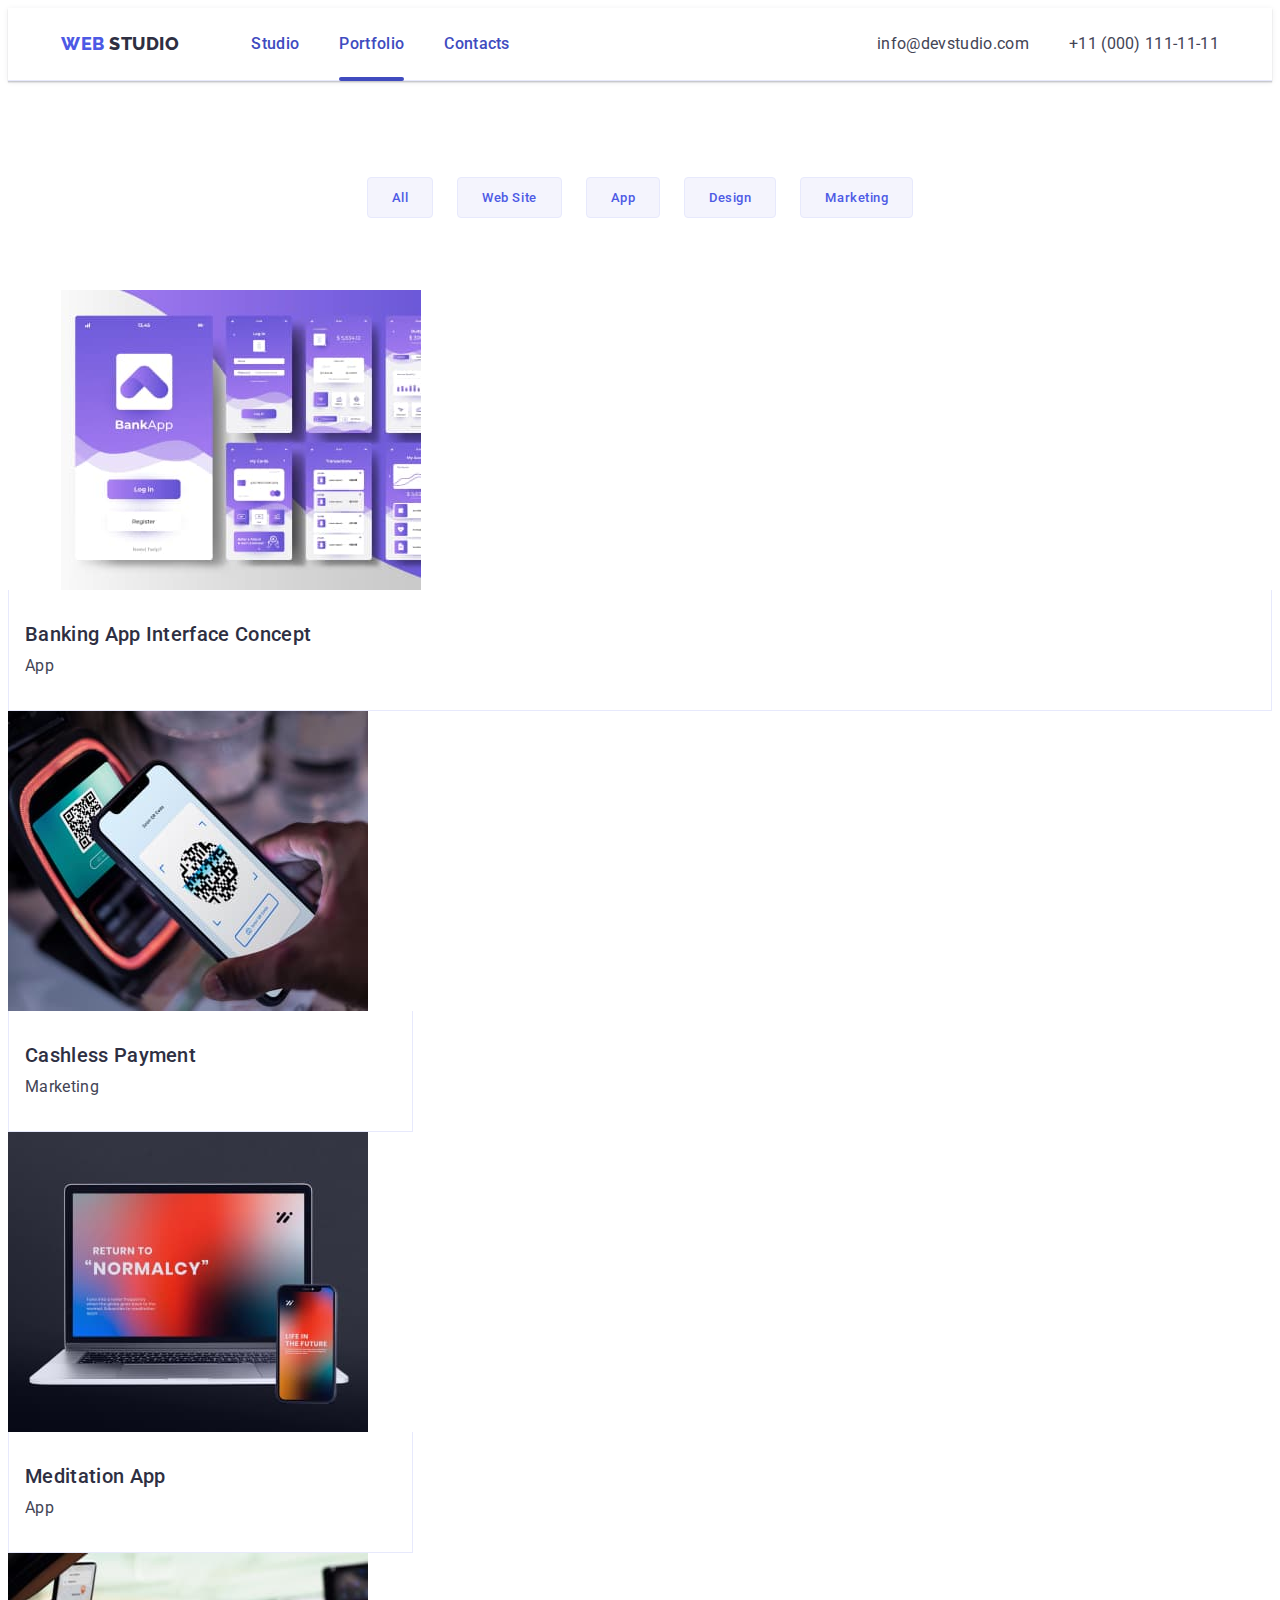
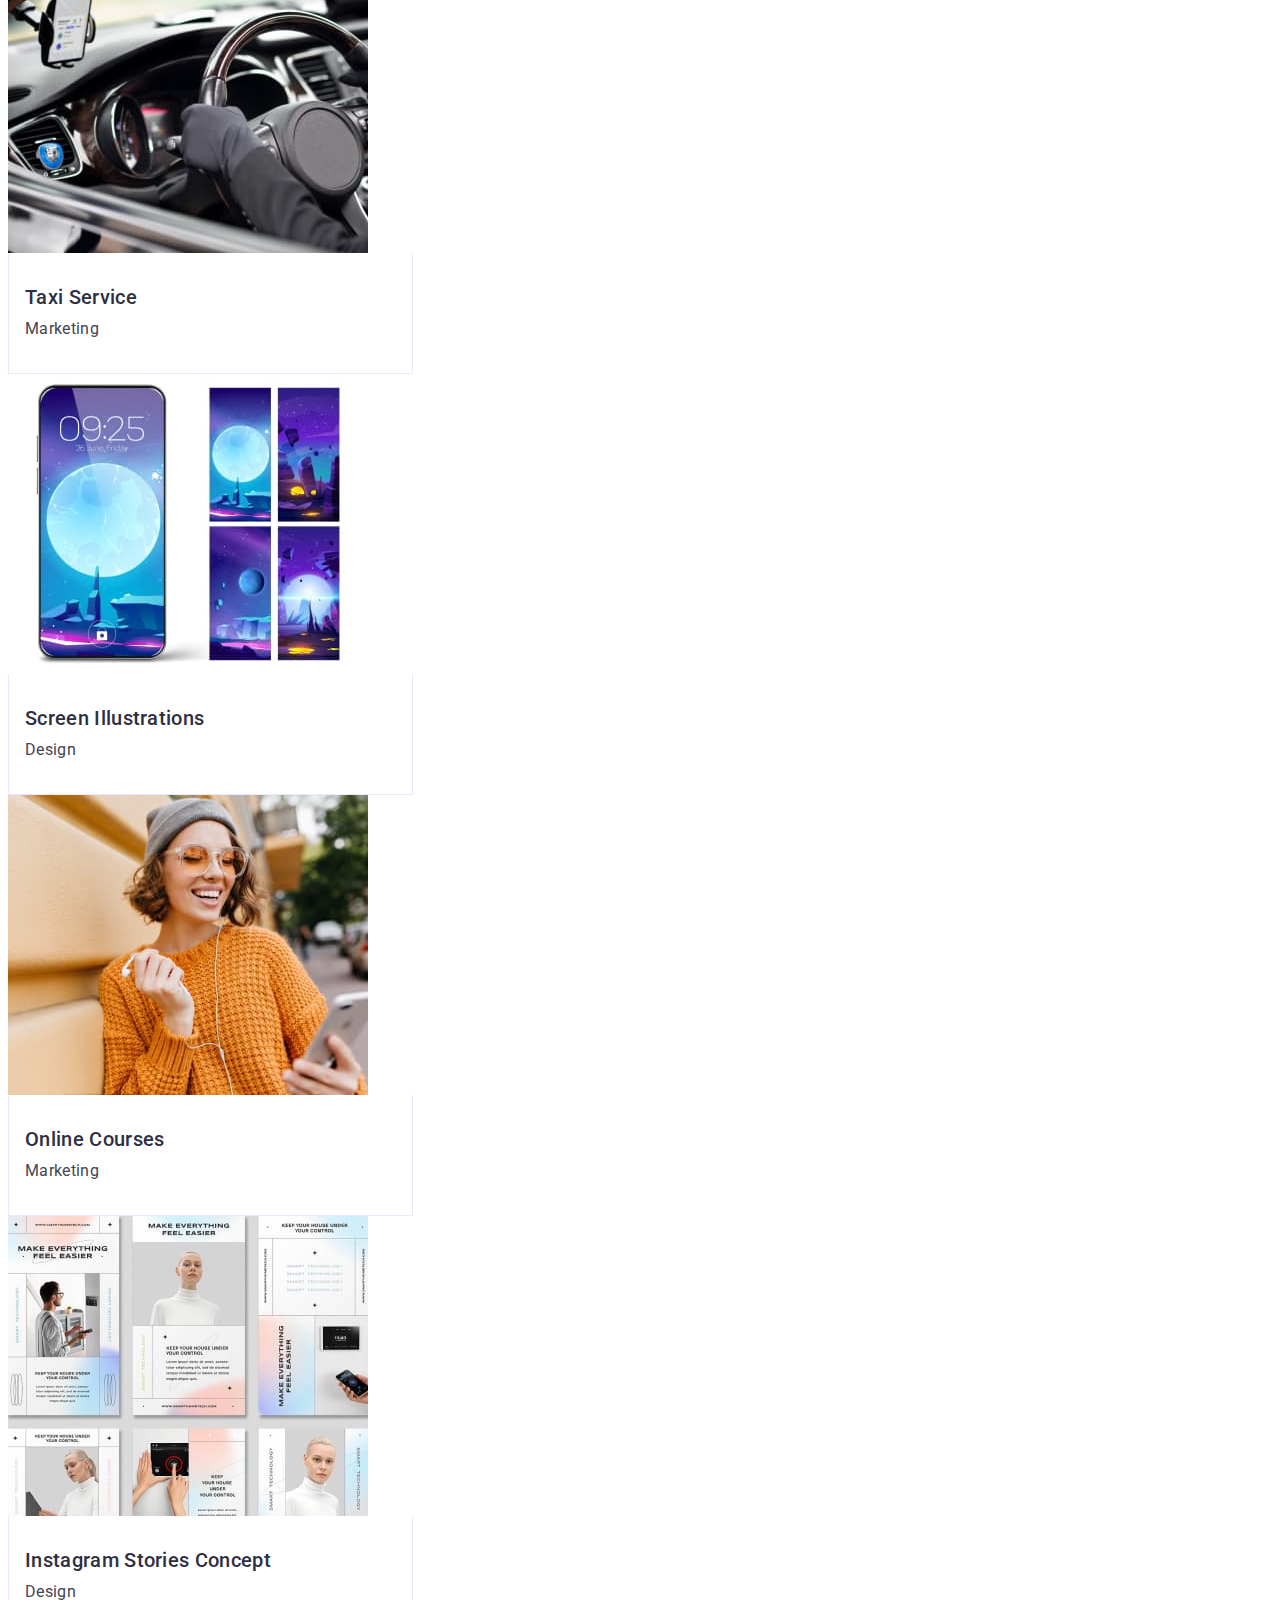
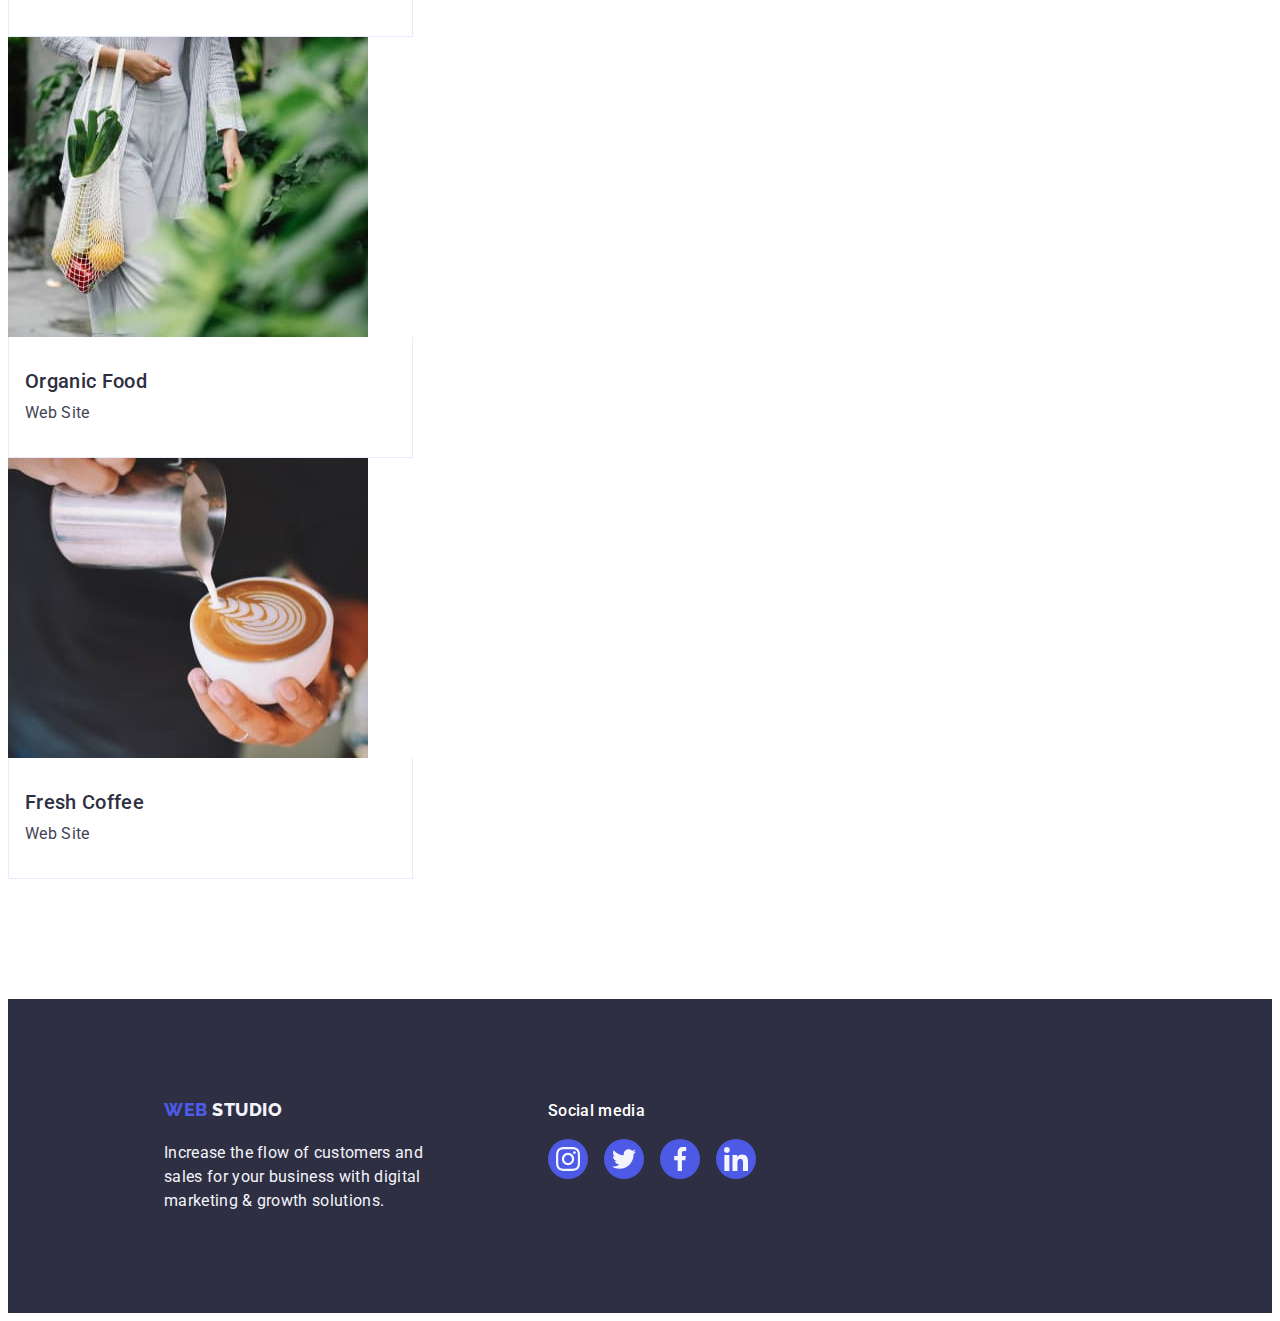
==== portfolio.html @ 50c25464 "changes according to the list of validator errors" ====
<!doctype html>
<html lang="en">

<head>
  <meta charset="UTF-8">
  <meta name="viewport" content="width=device-width, initial-scale=1.0">
  <title>Portfolio</title>
  <!-- Fonts -->
  <link rel="preconnect" href="https://fonts.googleapis.com">
  <link rel="preconnect" href="https://fonts.gstatic.com" crossorigin>
  <link href="https://fonts.googleapis.com/css2?family=Raleway:wght@800&family=Roboto:wght@400;500;700&display=swap"
    rel="stylesheet">
  <!-- Modern normalize -->
  <link rel="stylesheet" href="https://cdnjs.cloudflare.com/ajax/libs/modern-normalize/2.0.0/modern-normalize.min.css"
    integrity="sha512-4xo8blKMVCiXpTaLzQSLSw3KFOVPWhm/TRtuPVc4WG6kUgjH6J03IBuG7JZPkcWMxJ5huwaBpOpnwYElP/m6wg=="
    crossorigin="anonymous" referrerpolicy="no-referrer">
  <!-- Stylesheet -->
  <link rel="stylesheet" href="./css/styles.css">
</head>

<body class="wrapper">
  <!-- #region 
    ========================================
    START Header | SECTION 1 
    ========================================
  -->
  <header class="main-header section">
    <!-- 
    --------------------------------------
      Main navigation 
    --------------------------------------
    -->
    <div class="header-content-box container">
      <nav class="header-navigation">
        <!-- ---------- Logo ---------- -->
        <a class="header-logo logo link" href="./index.html">Web
          <span class="logo-dark">Studio</span>
        </a>
        <!-- ---------- Menu ---------- -->
        <ul class="main-nav-list list">
          <li class="nav-list-item">
            <a class="nav-link link" href="./index.html">Studio </a>
          </li>
          <li class="nav-list-item">
            <a class="nav-link link active" href="./portfolio.html">Portfolio</a>
          </li>
          <li class="nav-list-item">
            <a class="nav-link link" href="">Contacts</a>
          </li>
        </ul>
      </nav>
      <!-- 
    --------------------------------------
      Contacts
    --------------------------------------
    -->
      <address class="contats">
        <ul class="contacts-list list">
          <li>
            <a class="contact-link link" href="mailto:info@devstudio.com">info@devstudio.com
            </a>
          </li>
          <li>
            <a class="contact-link link" href="tel:+110001111111">+11 (000) 111-11-11</a>
          </li>
        </ul>
      </address>
    </div>
  </header>

  <!-- #endregion     
    ========================================
    END Header | SECTION 1 
    ======================================== 
  -->

  <!-- #region 
======================================== 
START Main content     
======================================== 
-->
  <main class="portfolio-main-content">

    <!-- #region
    --------------------------------------
      START Portfolio | SECTION 2
    --------------------------------------
    -->
    <section class="portfolio-section">
      <!-- ---------- Container for styling  ---------- -->
      <div class="portfolio-box container">
        <!-- ---------- Title ---------- -->
        <h1 class="portfolio-title main-title visually-hidden">Portfolio</h1>

        <!-- ========== Filter | navigation  ========== -->

        <ul class="portfolio-filter-list list">
          <!-- Button 1  -->
          <li class="filter-list-item">
            <button class="filter-btn btn" type="button">All</button>
          </li>
          <!-- Button 2  -->
          <li class="filter-list-item">
            <button class="filter-btn btn" type="button">Web Site</button>
          </li>
          <!-- Button 3  -->
          <li class="filter-list-item">
            <button class="filter-btn btn" type="button">App</button>
          </li>
          <!-- Button 4  -->
          <li class="filter-list-item">
            <button class="filter-btn btn" type="button">Design</button>
          </li>
          <!-- Button 5  -->
          <li class="filter-list-item">
            <button class="filter-btn btn" type="button">Marketing</button>
          </li>
        </ul>

        <!-- ========== Card ========== -->
        <ul class="portfolio-card-list list">
          <!-- ---------- Card 1  ---------- -->
          <li class="card-list-item">
           
             <div class="container-card-img">
            <p class="overlay-text text">14 Stylish and User-Friendly App Design Concepts · Task Manager App · Calorie Tracker App · Exotic Fruit Ecommerce App · Cloud Storage App</p>
            <img class="portfolio-card-img image" src="./images/02-portfolio/img-1.jpg"
                alt="Banking App Interface Concept" width="360" height="300">
              </div>
              <a class="portfolio-card-link link" href="#" target="_blank" rel="noopener noreferrer">
              </div>
              <div class="portfolio-text-container">
                <h2 class="portfolio-subtitle subtitle">Banking App Interface Concept</h2>
                <p class="portfolio-text text">App</p>
              </div>
              <!-- <div class="overlay is-hidden">
                <p class="overlay-text text">14 Stylish and User-Friendly App Design Concepts · Task Manager App ·
                  Calorie Tracker App · Exotic Fruit Ecommerce App · Cloud Storage App</p>
              </div> -->
            </a>
          </li>

          <!-- ---------- Card 2  ---------- -->
          <li class="card-list-item">
           
              <div class="container-card-img">
                <p class="overlay-text text">14 Stylish and User-Friendly App Design Concepts · Task Manager App · Calorie Tracker App · Exotic Fruit Ecommerce App · Cloud Storage App</p>
              <img class="portfolio-card-img image" src="./images/02-portfolio/img-2.jpg" alt="Cashless Payment"
                width="360" height="300">
              </div>
              <a class="portfolio-card-link link" href="#" target="_blank" rel="noopener noreferrer">
              <div class="portfolio-text-container">
                <h2 class="portfolio-subtitle subtitle">Cashless Payment</h2>
                <p class="portfolio-text text">Marketing</p>
              </div>
              <!-- <div class="overlay is-hidden">
                <p class="overlay-text text">14 Stylish and User-Friendly App Design Concepts · Task Manager App ·
                  Calorie Tracker App · Exotic Fruit Ecommerce App · Cloud Storage App</p>
              </div> -->
            </a>
          </li>
          <!-- ---------- Card 3  ---------- -->
          <li class="card-list-item">
          
              <div class="container-card-img">
                <p class="overlay-text text">14 Stylish and User-Friendly App Design Concepts · Task Manager App · Calorie Tracker App · Exotic Fruit Ecommerce App · Cloud Storage App</p>
              <img class="portfolio-card-img image" src="./images/02-portfolio/img-3.jpg" alt="Meditation App"
                width="360" height="300">
              </div>
              <a class="portfolio-card-link link" href="#" target="_blank" rel="noopener noreferrer">
              <div class="portfolio-text-container">
                <h2 class="portfolio-subtitle subtitle">Meditation App</h2>
                <p class="portfolio-text text">App</p>
              </div>
              <!-- <div class="overlay is-hidden">
                <p class="overlay-text text">14 Stylish and User-Friendly App Design Concepts · Task Manager App ·
                  Calorie Tracker App · Exotic Fruit Ecommerce App · Cloud Storage App</p>
              </div> -->
            </a>
          </li>
          <!-- ---------- Card 4  ---------- -->
          <li class="card-list-item">
          
              <div class="container-card-img">
                <p class="overlay-text text">14 Stylish and User-Friendly App Design Concepts · Task Manager App · Calorie Tracker App · Exotic Fruit Ecommerce App · Cloud Storage App</p>
              <img class="portfolio-card-img image" src="./images/02-portfolio/img-4.jpg" alt="Taxi Service" width="360"
                height="300">
              </div>
              <a class="portfolio-card-link link" href="#" target="_blank" rel="noopener noreferrer">
              <div class="portfolio-text-container">
                <h2 class="portfolio-subtitle subtitle">Taxi Service</h2>
                <p class="portfolio-text text">Marketing</p>
              </div>
              <!-- <div class="overlay is-hidden">
                <p class="overlay-text text">14 Stylish and User-Friendly App Design Concepts · Task Manager App ·
                  Calorie Tracker App · Exotic Fruit Ecommerce App · Cloud Storage App</p>
              </div> -->
            </a>
          </li>
          <!-- ---------- Card 5  ---------- -->
          <li class="card-list-item">
            
              <div class="container-card-img">
                <p class="overlay-text text">14 Stylish and User-Friendly App Design Concepts · Task Manager App · Calorie Tracker App · Exotic Fruit Ecommerce App · Cloud Storage App</p>
              <img class="portfolio-card-img image" src="./images/02-portfolio/img-5.jpg" alt="Screen Illustrations"
                width="360" height="300">
              </div>
              <a class="portfolio-card-link link" href="#" target="_blank" rel="noopener noreferrer">
              <div class="portfolio-text-container">
                <h2 class="portfolio-subtitle subtitle">Screen Illustrations</h2>
                <p class="portfolio-text text">Design</p>
              </div>
              <!-- <div class="overlay is-hidden">
                <p class="overlay-text text">14 Stylish and User-Friendly App Design Concepts · Task Manager App ·
                  Calorie Tracker App · Exotic Fruit Ecommerce App · Cloud Storage App</p>
              </div> -->
            </a>
          </li>
          <!-- ---------- Card 6  ---------- -->
          <li class="card-list-item">
            
              <div class="container-card-img">
                <p class="overlay-text text">14 Stylish and User-Friendly App Design Concepts · Task Manager App · Calorie Tracker App · Exotic Fruit Ecommerce App · Cloud Storage App</p>
              <img class="portfolio-card-img image" src="./images/02-portfolio/img-6.jpg" alt="Online Courses"
                width="360" height="300">
              </div>
              <a class="portfolio-card-link link" href="#" target="_blank" rel="noopener noreferrer">
              <div class="portfolio-text-container">
                <h2 class="portfolio-subtitle subtitle">Online Courses</h2>
                <p class="portfolio-text text">Marketing</p>
              </div>
              <!-- <div class="overlay is-hidden">
                <p class="overlay-text text">14 Stylish and User-Friendly App Design Concepts · Task Manager App ·
                  Calorie Tracker App · Exotic Fruit Ecommerce App · Cloud Storage App</p>
              </div> -->
            </a>
          </li>
          <!-- ---------- Card 7  ---------- -->
          <li class="card-list-item">
           
              <div class="container-card-img">
                <p class="overlay-text text">14 Stylish and User-Friendly App Design Concepts · Task Manager App · Calorie Tracker App · Exotic Fruit Ecommerce App · Cloud Storage App</p>
              <img class="portfolio-card-img image" src="./images/02-portfolio/img-7.jpg"
                alt="Instagram Stories Concept" width="360" height="300">
              </div>
              <a class="portfolio-card-link link" href="#" target="_blank" rel="noopener noreferrer">
              <div class="portfolio-text-container">
                <h2 class="portfolio-subtitle subtitle">Instagram Stories Concept</h2>
                <p class="portfolio-text text">Design</p>
              </div>
              <!-- <div class="overlay is-hidden">
                <p class="overlay-text text">14 Stylish and User-Friendly App Design Concepts · Task Manager App ·
                  Calorie Tracker App · Exotic Fruit Ecommerce App · Cloud Storage App</p>
              </div> -->
            </a>
          </li>
          <!-- ---------- Card 8  ---------- -->
          <li class="card-list-item">
          
              <div class="container-card-img">
                <p class="overlay-text text">14 Stylish and User-Friendly App Design Concepts · Task Manager App · Calorie Tracker App · Exotic Fruit Ecommerce App · Cloud Storage App</p>
              <img class="portfolio-card-img image" src="./images/02-portfolio/img-8.jpg" alt="Organic Food" width="360"
                height="300">
              </div>
              <a class="portfolio-card-link link" href="#" target="_blank" rel="noopener noreferrer">
              <div class="portfolio-text-container">
                <h2 class="portfolio-subtitle subtitle">Organic Food</h2>
                <p class="portfolio-text text">Web Site</p>
              </div>
              <!-- <div class="overlay is-hidden">
                <p class="overlay-text text">14 Stylish and User-Friendly App Design Concepts · Task Manager App ·
                  Calorie Tracker App · Exotic Fruit Ecommerce App · Cloud Storage App</p>
              </div> -->
            </a>
          </li>
          <!-- ---------- Card 9  ---------- -->
          <li class="card-list-item">
            
              <div class="container-card-img">
                <p class="overlay-text text">14 Stylish and User-Friendly App Design Concepts · Task Manager App · Calorie Tracker App · Exotic Fruit Ecommerce App · Cloud Storage App</p>
              <img class="portfolio-card-img image" src="./images/02-portfolio/img-9.jpg" alt="Fresh Coffee" width="360"
                height="300">
              </div>
              <a class="portfolio-card-link link" href="#" target="_blank" rel="noopener noreferrer"></a>
              <div class="portfolio-text-container">
                <h2 class="portfolio-subtitle subtitle">Fresh Coffee</h2>
                <p class="portfolio-text text">Web Site</p>
              </div>
              <!-- <div class="overlay is-hidden">
               
              </div> -->
            </a>
          </li>

        </ul>
      </div>
    </section>
    <!-- #region
    --------------------------------------
    END Portfolio | SECTION 2 
    --------------------------------------
    -->
  </main>
  <!-- #endregion 
  ======================================== 
  END Main content     
  ========================================
  -->

  <!-- #region 
======================================== 
START Footer | SECTION 7
========================================
-->
<footer class="main-footer section">
  <div class="footer-container">
  <!-- ---------- Container for styling  ---------- -->
  <div class="mf-text-content-box">
    <!-- ---------- Logo ---------- -->
    <a class="main-footer-link link logo" href="./index.html">Web
      <span class="logo-light">Studio</span></a>
    <!-- ---------- Footer text content ---------- -->
    <p class="main-footer-text">
      Increase the flow of customers and sales for your business with digital
      marketing & growth solutions.
    </p>
  </div>
  <!-- ---------- Footer social media box ---------- -->
  <div class="footer-social-media-box">
    <p class="footer-subtitle subtitle">Social media</p>
    <!-- ---------- Social media  ---------- -->
    <ul class="footer-social-media-list list">
      <!-- ---------- instagram ---------- -->
      <li class="social-media-item ">
        <a class="social-media-link link" href="">
          <!-- <div class="social-media-box footer"> -->
            <svg class="icon social-media-icon" width="24" height="24">
              <use href="./images/icons.svg#icon-social-media-instagram"></use>
            </svg>
          <!-- </div> -->
        </a>
      </li>
      <!-- ---------- twitter ---------- -->
      <li class="social-media-item">
        <a class="social-media-link link" href="">
          <!-- <div class="social-media-box footer"> -->
            <svg class="icon social-media-icon" width="24" height="24">
              <use href="./images/icons.svg#icon-social-media-twitter"></use>
            </svg>
          <!-- </div> -->
        </a>
      </li>
      <!-- ---------- facebook ---------- -->
      <li class="social-media-item">
        <a class="social-media-link link" href="">
          <!-- <div class="social-media-box footer"> -->
            <svg class="icon social-media-icon" width="24" height="24">
              <use href="./images/icons.svg#icon-social-media-facebook"></use>
            </svg>
          <!-- </div> -->
        </a>
      </li>
      <!-- ---------- linkedin ---------- -->
      <li class="social-media-item">
        <a class="social-media-link link" href="">
          <!-- <div class="social-media-box footer"> -->
            <svg class="icon social-media-icon" width="24" height="24">
              <use href="./images/icons.svg#icon-social-media-linkedin"></use>
            </svg>
          <!-- </div> -->
        </a>
      </li>
    </ul>
  </div>
</div>
</footer>
<!-- #endregion 
======================================== 
END Footer | SECTION 7
========================================
-->
</body>

</html>
---- css/styles.css ----
/* 
======================================== 
START Style Guide 
======================================== 
*/

:root {
    /* 
    ========================================  
    COLORS
    ========================================  
    */
    --crl-primary-brand: #4D5AE5;
    /* Iris| Primary Brand | CTAs,Focused,Active states,Links */

    --crl-pressed-state: #404BBF;
    /* OCEAN | Pressed state |CTAs */

    --crl-dark: #2E2F42;
    /* Navy blue | Dark | Overlays,Shadows,Headings */

    --crl-success: #31D0AA;
    /* GREEN | Success | Valid fields, Success messages */

    --crl-text: #434455;
    /* SLATE| Text | Body text */

    --crl-subtle-text: #8E8F99;
    /* LIGHT SLATE | Subtle Text | Helper text, Deemphasized text  */

    --crl-accent: #E7E9FC;
    /* Cornflower | Accent | Accent color, Hairlines, Subtle backgrounds */

    --crl-light: #F4F4FD;
    /*CLOUD | Light | Light mode backgrounds, Light mode Dialogs/alerts */

    --crl-modal-overlay: #2E2F42;
    /* NAVY BLUE modal | Modal overlay | Overlay */

    --crl-hero-background: #2E2F42;
    /* GREY | Hero background | Hero image background */

    --crl-white-background: #FFFFFF;
    /* WHITE|  White background | Header,  team card background */

    --crl-modal-background: #FCFCFC;
    /* Dairy| Modal background | Modal background  */

    /* 
    ======================================== 
    TYPOGRAPHY 
    ========================================   
    */
    /* ========== ========== Body | Main text | p ========== ========== */
    --body-font-family: "Roboto", sans-serif;
    --body-font-size: 16px;
    --body-font-weight: 400;
    --body-line-height: 1.5;
    --body-letter-spacing: .02em;

    /* ========== ========== Header 1 | title-hero| h1 ========== ========== */
    --h1-font-size: 56px;
    --h1-line-height: 1.07;
    --h1-letter-spacing: .02em;

    /* ========== ========== Header 2 | title | h2 ========== ========== */
    --h2-font-size: 36px;
    --h2-line-height: 1.11;
    --h2-letter-spacing: .02em;

    /* ========== ========== Header 3 | subtitle | h3 ========== ========== */
    --h3-font-weight: 500;
    --h3-font-size: 20px;
    --h3-line-height: 1.2;
    --h3-letter-spacing: .02em;

    /* ========== ========== Small Text ========== ========== */
    --small-font-size: 12px;
    --small-font-weight: 400;
    --small-line-height: 1.17;
    --small-letter-spacing: .04em;


    /* ========== ========== Body Medium ========== ========== */
    --body-medium-font-size: 16px;
    --body-medium-font-weight: 500;
    --body-medium-line-height: 1.5;
    --body-medium-letter-spacing: .02em;

    /* ========== ========== Button Text ========== ========== */
    --button-font-family: "Roboto", sans-serif;
    --button-font-size: 16px;
    --button-font-weight: 500;
    --button-line-height: 1.5;
    --button-letter-spacing: .04em;

    /* ========== ========== Link Text ========== ========== */
    --link-font-size: 12px;
    --link-font-weight: 400;
    --link-line-height: 1.33;
    --link-letter-spacing: .04em;

    /* ========== ========== Logo ==========  ========== */
    --logo-font-family: "Raleway", sans-serif;
    --logo-font-size: 18px;
    --logo-font-weight: 800;
    --logo-line-height: 1.17;
    --logo-letter-spacing: .03em;
}

/*
======================================== 
End Style Guide 
======================================== 
*/

/* ======================================== Reset values ========================================  */
h1,
h2,
h3,
h4,
h5,
h6,
p {
    margin-block: 0;
}

/* img,
svg {
    display: block;
    width: 100%;
    height: 100%;
    object-fit: cover;
    object-position: center;
} */

/* ======================================== General tag selector values ========================================  */

body {
    font-family: var(--body-font-family, "Roboto", sans-serif);
    font-size: var(--body-font-size, 16px);
    letter-spacing: var(--body-letter-spacing, 0.02em);
    line-height: 1.5;

    color: var(--crl-text, #434455);
    background-color: var(--crl-white-background);
}

address {
    font-style: normal;
}

/* ======================================== General helper classes ========================================  */
.visually-hidden {
    position: absolute;
    width: 1px;
    height: 1px;
    margin: -1px;
    border: 0;
    padding: 0;

    white-space: nowrap;
    clip-path: inset(100%);
    clip: rect(0 0 0 0);
    overflow: hidden;
}

.container {
    width: 1158px;
    margin-inline: auto;
    padding-inline: 15px;
}

.link {
    text-decoration-line: none;
    color: var(--crl-text, #434455);
}

.list {
    margin: 0;
    padding: 0;

    list-style: none;
}

.main-title {
    font-size: var(--h1-font-size, 56px);
    line-height: var(--h1-line-height, 1.07);
    /* letter-spacing: var(--h1-letter-spacing, 0.02em); */
}

.title {
    margin-bottom: 72px;
    text-align: center;

    font-size: var(--h2-font-size, 36px);
    line-height: var(--h2-line-height, 1.11);
    /* letter-spacing: var(--h2-letter-spacing, 0.02em); */

    color: var(--crl-dark, #2E2F42);

    text-transform: capitalize;
}

.subtitle {
    margin-bottom: 8px;

    font-size: var(--h3-font-size, 20px);
    font-weight: var(--h3-font-weight, 500);
    line-height: var(--h3-line-height, 1.2);
    /* letter-spacing: var(--h3-letter-spacing, 0.02em); */
    color: var(--crl-dark, #2E2F42);
}


.image,
svg {
    
    display: block;
    max-width: 100%;
}

.btn {
    font-family: inherit;
    /* font-size: var(--button-font-size, 16px); */
    font-weight: var(--button-font-weight, 500);
    /* line-height: var(--button-line-height, 1.5); */
    letter-spacing: var(--button-letter-spacing, 0.04em);

    border-radius: 4px;
    cursor: pointer;
}

.section {
    max-width: 1440px;
    margin-inline: auto;
}
.icon{fill: currentColor;}


/* 
================================================================================ 
------------------------------ HEADER | SECTION 1 ------------------------------
================================================================================  
*/

/* ================================= Header =================================== */

.main-header {
    display: flex;
    border-bottom: 1px solid #e7e9fc;
    box-shadow: 0px 2px 1px rgba(46, 47, 66, 0.08), 0px 1px 1px rgba(46, 47, 66, 0.16), 0px 1px 6px rgba(46, 47, 66, 0.08);
}

.header-content-box {
    display: flex;
    justify-content: space-between;
}

/* ================================== Logo ==================================== */
.logo {
    font-family: var(--logo-font-family, "Raleway", sans-serif);
    font-size: var(--logo-font-size, 18px);
    font-weight: var(--logo-font-weight, 800);
    line-height: var(--logo-line-height, 1.17);
    letter-spacing: var(--logo-letter-spacing, 0.03em);

    color: var(--crl-primary-brand, #4D5AE5);

    text-transform: uppercase;
}

.header-logo {
    margin-right: 72px;
}

.logo-dark {
    color: var(--crl-dark, #2E2F42);
}

.logo-light {
    color: var(--crl-light, #F4F4FD);
}

/* ========================== Main header navigation ============================= */
.header-navigation {
    display: flex;
    align-items: center;
}

.main-nav-list {

    height: 72px;
    display: flex;
    gap: 40px;
}

.nav-link {
    position: relative;
    display: flex;
    flex-direction: column-reverse;
    gap: 20px;

    padding: 24px 0;
    color: #404bbf;
    /* color: var(--crl-dark, #2E2F42); */
    font-weight: var(--body-medium-font-weight, 500);
    transition: color 250ms cubic-bezier(0.4, 0, 0.2, 1);
}

.nav-link:hover::after,
.nav-link:focus::after,
.nav-link.active::after {
    content: "";
    position: absolute;
    left: 0;
    bottom: -1px;
    height: 4px;
    width: 100%;
    background-color: var(--crl-pressed-state, #404BBF);
    border-radius: 2px;
    transition: color 250ms cubic-bezier(0.4, 0, 0.2, 1);
}





/* 
.nav-link:hover,
.nav-link:focus{ 
padding-bottom: 20px;
border-bottom: 4px solid #404BBF;
border-radius: 2px;
} */
/* .nav-link:hover::before,
.nav-link:focus::before,
.nav-link.active::before {
    width: 100%;
    height: 2px;
    content: "";
    background-color: var(--crl-pressed-state, #404BBF);
    border-radius: 2px;
} */

/* transition: background-color 2500ms cubic-bezier(0.4, 0, 0.2, 1);
    /* Як зробити коректно відображення функції ?*/

/* ========================== Contacts header ================================= */
.contacts-list {
    display: flex;
    gap: 40px;
}

.contact-link {
    transition: color 250ms cubic-bezier(0.4, 0, 0.2, 1);
    display: block;
    padding: 24px 0;
}

.contact-link:hover,
.contact-link:focus {

    color: var(--crl-pressed-state, #404BBF);
    transition: color 250ms cubic-bezier(0.4, 0, 0.2, 1); 
}


/*
================================================================================ 
------------------------------- MAIN CONTENT STYLES ----------------------------
================================================================================ 
*/

/* 
================================================================================ 
                                 Hero | SECTION 2
================================================================================  
*/

.section-hero {
    height: 600px;
    padding: 188px 0;

    display: flex;
    justify-content: center;
    align-items: center;

    background-color: var(--crl-dark, #2E2F42);
    background-image: linear-gradient(to bottom, rgba(46, 47, 66, 0.70), rgba(46, 47, 66, 0.70)),
        url(../images/01-studio/02-hero/bg-hero-people-office.jpg);
    background-position: center center;
    background-repeat: no-repeat;
    background-size: cover;

}


.hero-box {
    position: absolute;
    display: flex;
    flex-direction: column;
    justify-content: center;
    align-items: center;
    row-gap: 48px;
}

.hero-title {
    max-width: 496px;
    color: var(--crl-white-background, #FFFFFF);
    text-align: center;
}

.hero-btn {
    min-width: 169px;
    padding: 16px 32px;
    color: var(--crl-white-background, #FFFFFF);
    background-color: var(--crl-primary-brand, #4D5AE5);
    border: none;
    box-shadow: 0px 4px 4px 0px rgba(0, 0, 0, 0.15);
    transition: background-color 250ms cubic-bezier(0.4, 0, 0.2, 1);
}

.hero-btn:hover,
.hero-btn:focus {
    background-color: var(--crl-pressed-state, #404BBF);
}

/* 
================================================================================ 
                                Benefit | SECTION 3 
================================================================================  
*/

.section-benefit {
    padding: 120px 0;
}

.benefit-list {
    display: flex;
    justify-content: space-between;
    gap: 24px;
}

.benefit-list-item {
    flex-basis: calc((100% - 3 * 24px) / 4);
}

.benefit-box-svg {
    display: flex;
    justify-content: center;
    align-items: center;
    padding: 24px 100px;
    margin-bottom: 8px;
    background-color: #F4F4FD;
    border-radius: 4px;

}

/* 
================================================================================ 
                        What are we doing| Skills | SECTION 4 
================================================================================  
*/

.section-skills {
    padding-bottom: 120px;
}

.skills-list {
    display: flex;
    justify-content: space-between;
    gap: 24px;
}

.skills-list-item {
    flex-basis: calc((100% - 3 * 16px) / 3);
}

/* 
================================================================================ 
                             Our Team| Team | SECTION 5  
================================================================================  
*/

.section-team {
    padding: 120px 0;
    background: var(--crl-light, #F4F4FD);
}

.team-list {
    display: flex;
    justify-content: space-between;
    gap: 24px;
}

.team-list-item {
    flex-basis: calc((100% - 3 * 24px) / 4);

    background-color: var(--crl-white-background, #FFFFFF);
    border-radius: 0px 0px 4px 4px;
    box-shadow: 0px 2px 1px 0px rgba(46, 47, 66, 0.08), 0px 1px 1px 0px rgba(46, 47, 66, 0.16), 0px 1px 6px 0px rgba(46, 47, 66, 0.08);
}

.text-content-box {

    padding: 32px 0;
    text-align: center;
}

/* 
================================================================================ 
                                Customers | SECTION 6 
================================================================================  
*/

.section-customers {
    padding: 120px 0;
}

.customers-list {
    display: flex;
    justify-content: center;
    gap: 24px;
    
}

.customers-list-item {
    /* flex-basis: calc((100% - 5 * 24px) / 6); */
    width: calc((100% - 120px) / 6);
    height:88px; 
    transition: border-color 250ms cubic-bezier(0.4, 0, 0.2, 1), color 250ms cubic-bezier(0.4, 0, 0.2, 1); 
}

.customers-box-svg {
    display: flex;
    justify-content: center;
    align-items: center;
    border-radius: 4px;
    border: 1px solid #8E8F99;
    border-radius: 4px;
}
/* 
.customers-icon {
    fill: #8E8F99;
}

.customers-icon:hover,
.customers-icon:focus {
    fill: #404BBF;
    transition: fill 250ms cubic-bezier(0.4, 0, 0.2, 1)
}

.customers-box-svg:hover,
.customers-box-svg:focus {
    border-color: #404BBF;
    transition: border-color 250ms cubic-bezier(0.4, 0, 0.2, 1)
} */

.customers-link{
    width: 100%;
    height: 100%;
    border: 1px solid #8e8f99;
    border-radius:4px;
    display: flex; 
    align-items: center; 
    justify-content: center; 
    color: #8e8f99;

}
.customers-link:hover,
.customers-link:focus{
    border-color: #404bbf; 
    color: #404bbf; 
}

/* 
================================================================================ 
                             Footer | SECTION 7  
================================================================================  
*/
.footer-container{
    display: flex;
    align-items: baseline;
    margin-right: 120px

}
.main-footer {
    display: flex;

    background: var(--crl-dark, #2E2F42);
    padding: 100px 0;
}

.mf-text-content-box {

    margin-left: 156px;
    margin-right: 120px;
}

.footer-social-media-box {
    display: flex;
    flex-direction: column;
    color: var(--crl-white-background);
    font-size: var(--body-medium-font-size, 16px);
    font-weight: var(--body-medium-font-weight, 500);
}

.footer-subtitle {
    color: var(--crl-light, #F4F4FD);
    font-weight: 500;
    font-size: 16px;
    line-height: 1.5;
    letter-spacing: 0.02em;
    color:#ffffff;
    margin-bottom: 16px;
}

.footer-social-media-list {
    
    display: flex;
    gap: 16px;
    /* margin-top: 8px; */
    transition:background-color 250ms cubic-bezier(0.4, 0, 0.2, 1); 
}

.main-footer-text {
    margin-top: 18px;
    max-width: 264px;
    color: var(--crl-light, #F4F4FD);
}

.social-media-link:hover.footer,
.social-media-link:focus.footer {
    background-color: var(--crl-success, #31D0AA);
    transition: background-color 250ms cubic-bezier(0.4, 0, 0.2, 1), color 250ms cubic-bezier(0.4, 0, 0.2, 1);

}



/* 
================================================================================ 
                             Social media |   
================================================================================  
*/
.social-media-list {
    display: flex;
    justify-content: center;
    gap: 24px;
    margin-top: 8px;
    margin-left: 16px;
    margin-right: 16px;
    transition:background-color 250ms cubic-bezier(0.4, 0, 0.2, 1);
}
.social-media-item{
    width: 40px;
    height: 40px;
    transition: background-color 250ms cubic-bezier(0.4, 0, 0.2, 1); 
}


.social-media-box {
    display: flex;
    align-items: center;
    justify-content: center;
    width: 40px;
    height: 40px;
    background-color: var(--crl-primary-brand, #4D5AE5);
    border-radius: 50%;
}

.social-media-box:hover,
.social-media-box:focus {
    background-color: var(--crl-pressed-state, #404BBF);
    transition: background-color 250ms cubic-bezier(0.4, 0, 0.2, 1);
}

.social-media-icon {
    fill: #F4F4FD;
}
.social-media-link {
    width: 100%;
    height: 100%;
    background-color:#4d5ae5;
    border-radius:50%;
    display: flex; 
    align-items: center;
    justify-content: center;
  
}
.social-media-link:hover,
.social-media-link:focus {
    background-color: #404bbf;
}

/*
================================================================================ 
------------------------------------- PORTFOLIO --------------------------------
================================================================================ 
*/
/* ============================ Portfolio | SECTION 2 ========================== */

.portfolio-section {
    padding: 96px 0 120px 0;
    justify-content: space-between;
}

/* ================= Filter | Portfolio secondary navigation =================== */
.portfolio-filter-list {
    
    display: flex;
    justify-content: center;
    gap: 24px;
    margin-bottom: 72px;

}

.filter-btn {
    padding: 12px 24px;

    border: 1px solid var(--crl-accent, #e7e9fc);
    color: var(--crl-primary-brand, #4D5AE5);
    background-color: var(--crl-light, #F4F4FD);
    transition: color 250ms cubic-bezier(0.4, 0, 0.2, 1), background-color 250ms cubic-bezier(0.4, 0, 0.2, 1), border-color 250ms cubic-bezier(0.4, 0, 0.2, 1), box-shadow 250ms cubic-bezier(0.4, 0, 0.2, 1); 
}

.filter-btn:hover,
.filter-btn:focus {
    border: 1px solid transparent;
    color: var(--crl-white-background, #FFFFFF);
    background-color: var(--crl-pressed-state, #404BBF);
    transition: background-color 250ms cubic-bezier(0.4, 0, 0.2, 1), color 250ms cubic-bezier(0.4, 0, 0.2, 1);

    box-shadow: 0px 3px 1px rgba(0, 0, 0, 0.1), 0px 2px 1px rgba(0, 0, 0, 0.08), 0px 2px 2px rgba(0, 0, 0, 0.12); 
}

/* ========================= Cards | Portfolio cards ============================= */
.portfolio-text-container {
    padding: 32px 16px;
    border: 1px solid var(--crl-accent, #e7e9fc);
    border-top: none;
}

.portfolio-card-list {
    display: flex;

    flex-wrap: wrap;
    gap: 48px 24px;
    justify-content: space-between;
}

.card-list-item {

    width: calc((100% - 48px) / 3);
    background: var(--crl-white-background, #FFFFFF);
}

/* .card-list-item:hover,
.card-list-item:focus {

    box-shadow: 0px 2px 1px 0px rgba(46, 47, 66, 0.08), 0px 1px 1px 0px rgba(46, 47, 66, 0.16), 0px 1px 6px 0px rgba(46, 47, 66, 0.08);
    transition: box-shadow 250ms cubic-bezier(0.4, 0, 0.2, 1);
} */

.portfolio-card-link {
    display: block; 
    position: relative;
    transition: box-shadow 250ms cubic-bezier(0.4, 0, 0.2, 1); 

}

.portfolio-card-link:hover,
.portfolio-card-link:focus 
{
    transform: translateY(0%);
    box-shadow:0px 1px 6px rgba(46, 47, 66, 0.08), 0px 1px 1px rgba(46, 47, 66, 0.16), 0px 2px 1px rgba(46, 47, 66, 0.08); 

}

.container-card-img{
    position: relative; 
    overflow: hidden; 
}


/* ========================= Overlay in Cards | Portfolio cards ============================= */
.overlay {
    position: absolute;

    top: 0;
    left: 0;
    display: flex;
    justify-content: center;

    width: 100%;

    height: calc(100% - 28.57%);
    background: var(--crl-primary-brand, #4D5AE5);

}

.card-list-item:hover .overlay,
.card-list-item:focus .overlay {
    opacity: 1;
    visibility: visible;
    pointer-events: painted;
    transition: opacity 250ms cubic-bezier(0.4, 0, 0.2, 1);
}

.overlay-text {
    position: absolute;
    top: 0; 
    font-size: 16px;
    line-height: 1.5; 
    letter-spacing: 0.02em;
    color:#f4f4fd;
    padding: 40px 32px;
    background-color: #4d5ae5;
    height: 100%;
    width: 100%;
    transform: translateY(100%); 
    transition: transform 250ms cubic-bezier(0.4, 0, 0.2, 1); 
    /* width: 296px;
    padding-top: 40px;
    color: var(--crl-light, #F4F4FD); */
}


/*
================================================================================ 
                            BACKDROP WITH MODAL WINDOW  
================================================================================ 
*/
/* ================ BACKDROP ================ */
.backdrop {
    position: fixed;
    top: 0;
    left: 0;
    z-index: 9999;
    width: 100%;
    height: 100%;
    background-color: rgba(46, 47, 66, 0.4);

    transition: opacity 250ms cubic-bezier(0.4, 0, 0.2, 1), visibility 250ms cubic-bezier(0.4, 0, 0.2, 1);
}

.is-hidden {
    opacity: 0;
    visibility: hidden;
    pointer-events: none;
}

/* ================ MODAL WINDOW ================ */
.modal {
    position: absolute;
    top: 50%;
    left: 50%;
    transform: translate(-50%, -50%) scale(1);
    z-index: 999;
    transition: transform 250ms cubic-bezier(0.4, 0, 0.2, 1); 

    width: 408px;
    min-height: 584px;

    border-radius: 4px;
    background: var(--dairy, #FCFCFC);
    box-shadow: 0px 2px 1px 0px rgba(0, 0, 0, 0.20), 0px 1px 3px 0px rgba(0, 0, 0, 0.12), 0px 1px 1px 0px rgba(0, 0, 0, 0.14);

}

.close-btn {
    padding: 0;
    
    width: 24px; 
    height: 24px;
    border-radius: 50%; 
    display: flex;
    align-items: center; 
    justify-content: center;
    background-color: #e7e9fc; 
    border: 1px solid rgba(0, 0, 0, 0.1);
    cursor: pointer; 
    transition: background-color 250ms cubic-bezier(0.4, 0, 0.2, 1), border 250ms cubic-bezier(0.4, 0, 0.2, 1); 
    position: absolute;
    z-index: 2;
    top: 24px;
    right: 24px;
    /* background-color: transparent;
   
   
    line-height: 0;  */
}

.close-btn:hover,
.close-btn:focus{
    /* border: none;
    background-color: #404bbf;  */
    fill: #ffffff;

}

.close-btn-icon {
    fill: var(--cornflower, #E7E9FC);
    /* stroke: rgba(0, 0, 0, 0.10); */
    transition: fill 250ms cubic-bezier(0.4, 0, 0.2, 1);
}
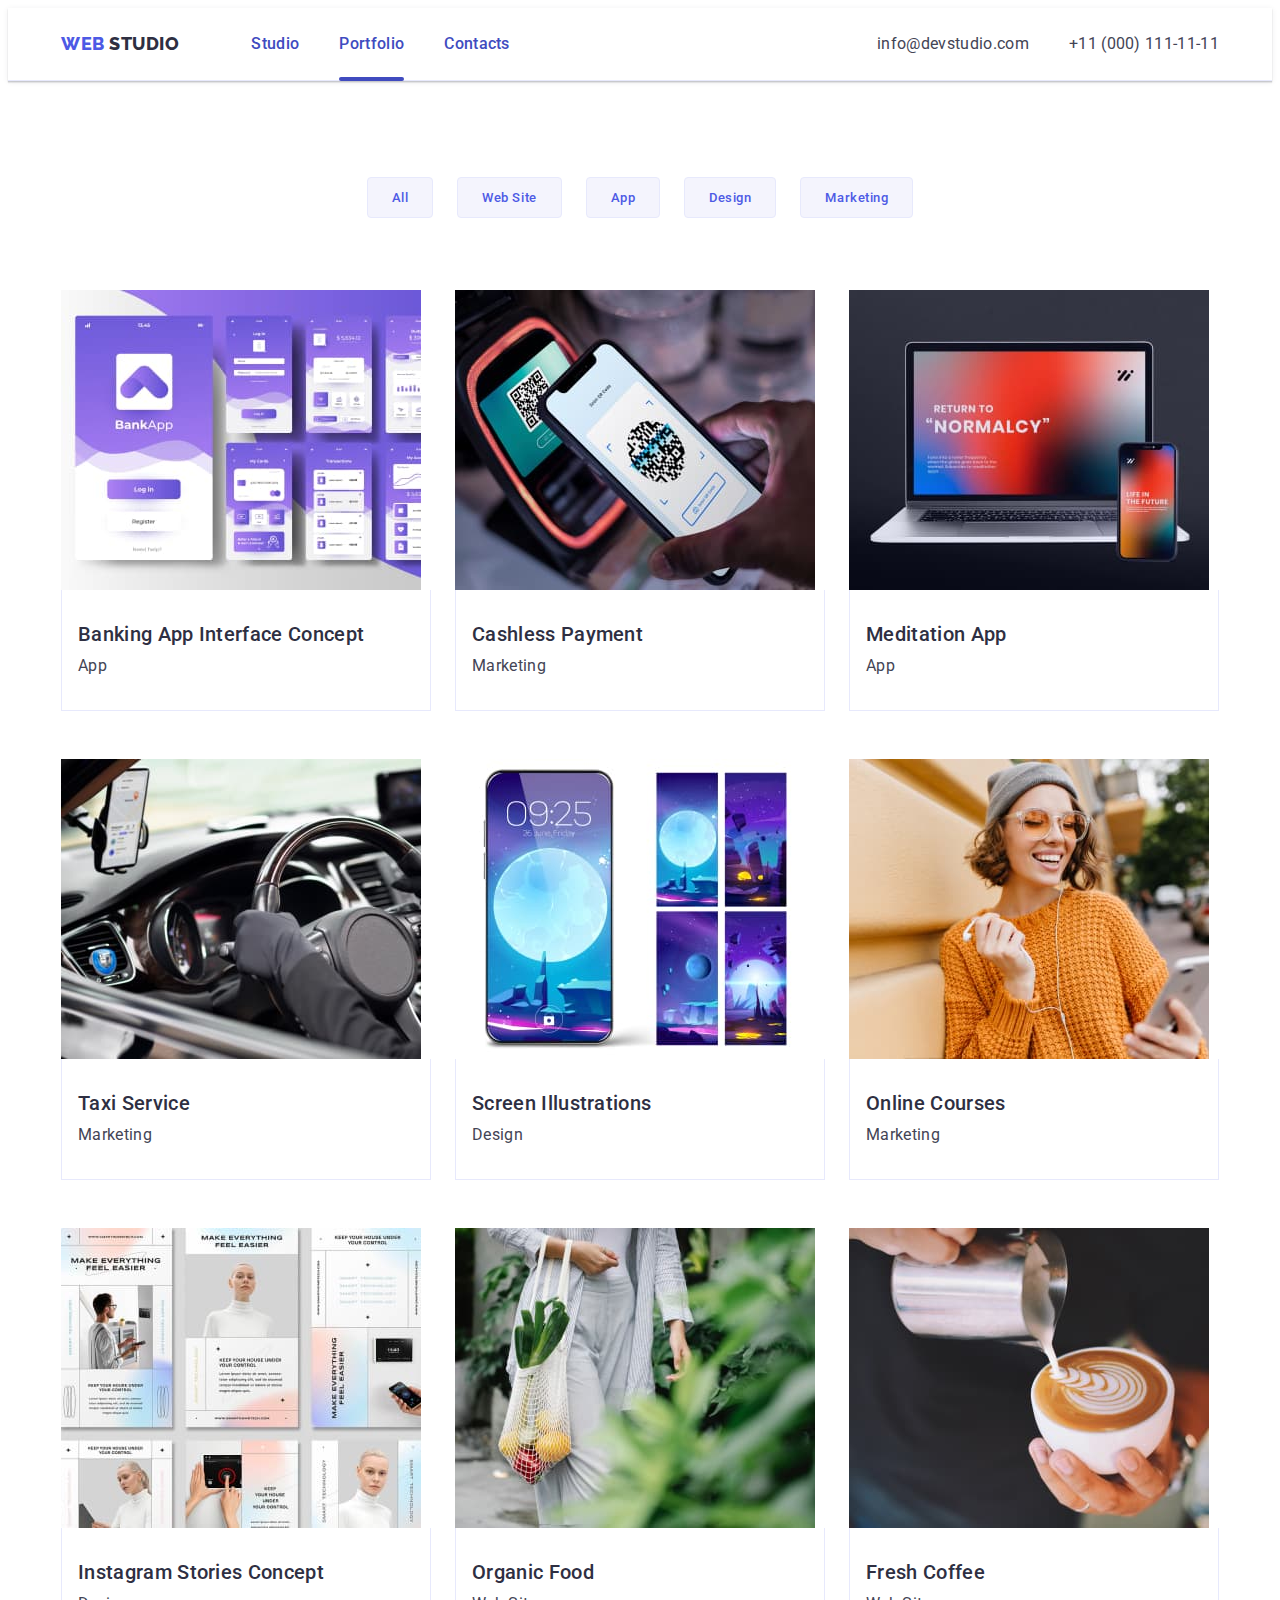
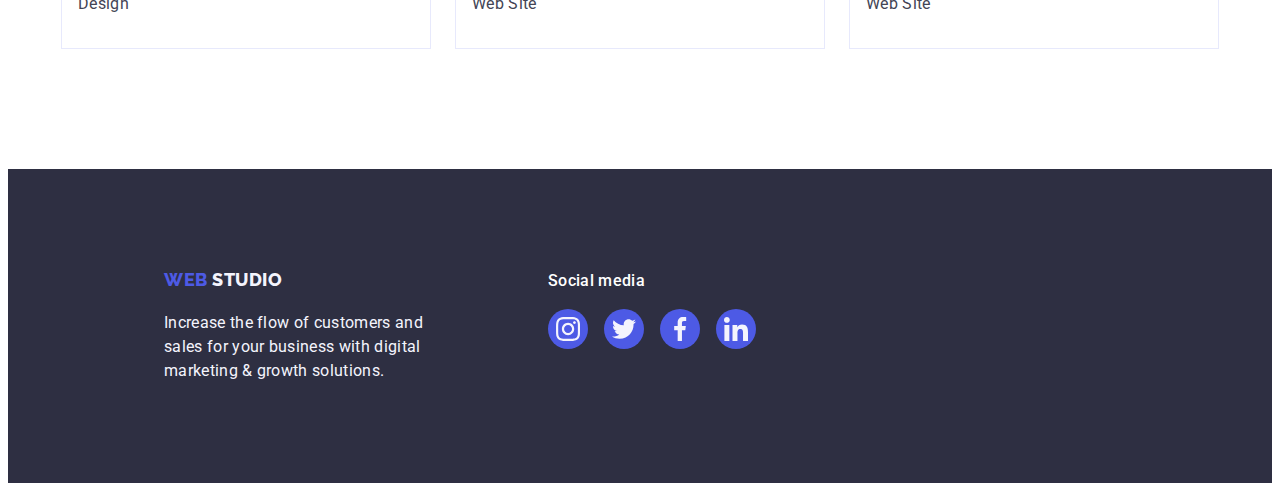
==== commit 149e7abe: "changes according to the list of validator errors" ====
--- a/portfolio.html
+++ b/portfolio.html
@@ -121,178 +121,187 @@
         <ul class="portfolio-card-list list">
           <!-- ---------- Card 1  ---------- -->
           <li class="card-list-item">
-           
-             <div class="container-card-img">
-            <p class="overlay-text text">14 Stylish and User-Friendly App Design Concepts · Task Manager App · Calorie Tracker App · Exotic Fruit Ecommerce App · Cloud Storage App</p>
-            <img class="portfolio-card-img image" src="./images/02-portfolio/img-1.jpg"
+
+            <div class="container-card-img">
+              <p class="overlay-text text">14 Stylish and User-Friendly App Design Concepts · Task Manager App · Calorie
+                Tracker App · Exotic Fruit Ecommerce App · Cloud Storage App</p>
+              <img class="portfolio-card-img image" src="./images/02-portfolio/img-1.jpg"
                 alt="Banking App Interface Concept" width="360" height="300">
-              </div>
-              <a class="portfolio-card-link link" href="#" target="_blank" rel="noopener noreferrer">
-              </div>
-              <div class="portfolio-text-container">
-                <h2 class="portfolio-subtitle subtitle">Banking App Interface Concept</h2>
-                <p class="portfolio-text text">App</p>
-              </div>
-              <!-- <div class="overlay is-hidden">
-                <p class="overlay-text text">14 Stylish and User-Friendly App Design Concepts · Task Manager App ·
-                  Calorie Tracker App · Exotic Fruit Ecommerce App · Cloud Storage App</p>
-              </div> -->
-            </a>
-          </li>
-
-          <!-- ---------- Card 2  ---------- -->
-          <li class="card-list-item">
-           
-              <div class="container-card-img">
-                <p class="overlay-text text">14 Stylish and User-Friendly App Design Concepts · Task Manager App · Calorie Tracker App · Exotic Fruit Ecommerce App · Cloud Storage App</p>
-              <img class="portfolio-card-img image" src="./images/02-portfolio/img-2.jpg" alt="Cashless Payment"
-                width="360" height="300">
-              </div>
-              <a class="portfolio-card-link link" href="#" target="_blank" rel="noopener noreferrer">
-              <div class="portfolio-text-container">
-                <h2 class="portfolio-subtitle subtitle">Cashless Payment</h2>
-                <p class="portfolio-text text">Marketing</p>
-              </div>
-              <!-- <div class="overlay is-hidden">
-                <p class="overlay-text text">14 Stylish and User-Friendly App Design Concepts · Task Manager App ·
-                  Calorie Tracker App · Exotic Fruit Ecommerce App · Cloud Storage App</p>
-              </div> -->
-            </a>
-          </li>
-          <!-- ---------- Card 3  ---------- -->
-          <li class="card-list-item">
-          
-              <div class="container-card-img">
-                <p class="overlay-text text">14 Stylish and User-Friendly App Design Concepts · Task Manager App · Calorie Tracker App · Exotic Fruit Ecommerce App · Cloud Storage App</p>
-              <img class="portfolio-card-img image" src="./images/02-portfolio/img-3.jpg" alt="Meditation App"
-                width="360" height="300">
-              </div>
-              <a class="portfolio-card-link link" href="#" target="_blank" rel="noopener noreferrer">
-              <div class="portfolio-text-container">
-                <h2 class="portfolio-subtitle subtitle">Meditation App</h2>
-                <p class="portfolio-text text">App</p>
-              </div>
-              <!-- <div class="overlay is-hidden">
-                <p class="overlay-text text">14 Stylish and User-Friendly App Design Concepts · Task Manager App ·
-                  Calorie Tracker App · Exotic Fruit Ecommerce App · Cloud Storage App</p>
-              </div> -->
-            </a>
-          </li>
-          <!-- ---------- Card 4  ---------- -->
-          <li class="card-list-item">
-          
-              <div class="container-card-img">
-                <p class="overlay-text text">14 Stylish and User-Friendly App Design Concepts · Task Manager App · Calorie Tracker App · Exotic Fruit Ecommerce App · Cloud Storage App</p>
-              <img class="portfolio-card-img image" src="./images/02-portfolio/img-4.jpg" alt="Taxi Service" width="360"
-                height="300">
-              </div>
-              <a class="portfolio-card-link link" href="#" target="_blank" rel="noopener noreferrer">
-              <div class="portfolio-text-container">
-                <h2 class="portfolio-subtitle subtitle">Taxi Service</h2>
-                <p class="portfolio-text text">Marketing</p>
-              </div>
-              <!-- <div class="overlay is-hidden">
-                <p class="overlay-text text">14 Stylish and User-Friendly App Design Concepts · Task Manager App ·
-                  Calorie Tracker App · Exotic Fruit Ecommerce App · Cloud Storage App</p>
-              </div> -->
-            </a>
-          </li>
-          <!-- ---------- Card 5  ---------- -->
-          <li class="card-list-item">
-            
-              <div class="container-card-img">
-                <p class="overlay-text text">14 Stylish and User-Friendly App Design Concepts · Task Manager App · Calorie Tracker App · Exotic Fruit Ecommerce App · Cloud Storage App</p>
-              <img class="portfolio-card-img image" src="./images/02-portfolio/img-5.jpg" alt="Screen Illustrations"
-                width="360" height="300">
-              </div>
-              <a class="portfolio-card-link link" href="#" target="_blank" rel="noopener noreferrer">
-              <div class="portfolio-text-container">
-                <h2 class="portfolio-subtitle subtitle">Screen Illustrations</h2>
-                <p class="portfolio-text text">Design</p>
-              </div>
-              <!-- <div class="overlay is-hidden">
-                <p class="overlay-text text">14 Stylish and User-Friendly App Design Concepts · Task Manager App ·
-                  Calorie Tracker App · Exotic Fruit Ecommerce App · Cloud Storage App</p>
-              </div> -->
-            </a>
-          </li>
-          <!-- ---------- Card 6  ---------- -->
-          <li class="card-list-item">
-            
-              <div class="container-card-img">
-                <p class="overlay-text text">14 Stylish and User-Friendly App Design Concepts · Task Manager App · Calorie Tracker App · Exotic Fruit Ecommerce App · Cloud Storage App</p>
-              <img class="portfolio-card-img image" src="./images/02-portfolio/img-6.jpg" alt="Online Courses"
-                width="360" height="300">
-              </div>
-              <a class="portfolio-card-link link" href="#" target="_blank" rel="noopener noreferrer">
-              <div class="portfolio-text-container">
-                <h2 class="portfolio-subtitle subtitle">Online Courses</h2>
-                <p class="portfolio-text text">Marketing</p>
-              </div>
-              <!-- <div class="overlay is-hidden">
-                <p class="overlay-text text">14 Stylish and User-Friendly App Design Concepts · Task Manager App ·
-                  Calorie Tracker App · Exotic Fruit Ecommerce App · Cloud Storage App</p>
-              </div> -->
-            </a>
-          </li>
-          <!-- ---------- Card 7  ---------- -->
-          <li class="card-list-item">
-           
-              <div class="container-card-img">
-                <p class="overlay-text text">14 Stylish and User-Friendly App Design Concepts · Task Manager App · Calorie Tracker App · Exotic Fruit Ecommerce App · Cloud Storage App</p>
-              <img class="portfolio-card-img image" src="./images/02-portfolio/img-7.jpg"
-                alt="Instagram Stories Concept" width="360" height="300">
-              </div>
-              <a class="portfolio-card-link link" href="#" target="_blank" rel="noopener noreferrer">
-              <div class="portfolio-text-container">
-                <h2 class="portfolio-subtitle subtitle">Instagram Stories Concept</h2>
-                <p class="portfolio-text text">Design</p>
-              </div>
-              <!-- <div class="overlay is-hidden">
-                <p class="overlay-text text">14 Stylish and User-Friendly App Design Concepts · Task Manager App ·
-                  Calorie Tracker App · Exotic Fruit Ecommerce App · Cloud Storage App</p>
-              </div> -->
-            </a>
-          </li>
-          <!-- ---------- Card 8  ---------- -->
-          <li class="card-list-item">
-          
-              <div class="container-card-img">
-                <p class="overlay-text text">14 Stylish and User-Friendly App Design Concepts · Task Manager App · Calorie Tracker App · Exotic Fruit Ecommerce App · Cloud Storage App</p>
-              <img class="portfolio-card-img image" src="./images/02-portfolio/img-8.jpg" alt="Organic Food" width="360"
-                height="300">
-              </div>
-              <a class="portfolio-card-link link" href="#" target="_blank" rel="noopener noreferrer">
-              <div class="portfolio-text-container">
-                <h2 class="portfolio-subtitle subtitle">Organic Food</h2>
-                <p class="portfolio-text text">Web Site</p>
-              </div>
-              <!-- <div class="overlay is-hidden">
-                <p class="overlay-text text">14 Stylish and User-Friendly App Design Concepts · Task Manager App ·
-                  Calorie Tracker App · Exotic Fruit Ecommerce App · Cloud Storage App</p>
-              </div> -->
-            </a>
-          </li>
-          <!-- ---------- Card 9  ---------- -->
-          <li class="card-list-item">
-            
-              <div class="container-card-img">
-                <p class="overlay-text text">14 Stylish and User-Friendly App Design Concepts · Task Manager App · Calorie Tracker App · Exotic Fruit Ecommerce App · Cloud Storage App</p>
-              <img class="portfolio-card-img image" src="./images/02-portfolio/img-9.jpg" alt="Fresh Coffee" width="360"
-                height="300">
-              </div>
-              <a class="portfolio-card-link link" href="#" target="_blank" rel="noopener noreferrer"></a>
-              <div class="portfolio-text-container">
-                <h2 class="portfolio-subtitle subtitle">Fresh Coffee</h2>
-                <p class="portfolio-text text">Web Site</p>
-              </div>
-              <!-- <div class="overlay is-hidden">
+            </div>
+            <a class="portfolio-card-link link" href="#" target="_blank" rel="noopener noreferrer">
+     
+      <div class="portfolio-text-container">
+        <h2 class="portfolio-subtitle subtitle">Banking App Interface Concept</h2>
+        <p class="portfolio-text text">App</p>
+      </div>
+      <!-- <div class="overlay is-hidden">
+                <p class="overlay-text text">14 Stylish and User-Friendly App Design Concepts · Task Manager App ·
+                  Calorie Tracker App · Exotic Fruit Ecommerce App · Cloud Storage App</p>
+              </div> -->
+      </a>
+      </li>
+
+      <!-- ---------- Card 2  ---------- -->
+      <li class="card-list-item">
+
+        <div class="container-card-img">
+          <p class="overlay-text text">14 Stylish and User-Friendly App Design Concepts · Task Manager App · Calorie
+            Tracker App · Exotic Fruit Ecommerce App · Cloud Storage App</p>
+          <img class="portfolio-card-img image" src="./images/02-portfolio/img-2.jpg" alt="Cashless Payment" width="360"
+            height="300">
+        </div>
+        <a class="portfolio-card-link link" href="#" target="_blank" rel="noopener noreferrer">
+          <div class="portfolio-text-container">
+            <h2 class="portfolio-subtitle subtitle">Cashless Payment</h2>
+            <p class="portfolio-text text">Marketing</p>
+          </div>
+          <!-- <div class="overlay is-hidden">
+                <p class="overlay-text text">14 Stylish and User-Friendly App Design Concepts · Task Manager App ·
+                  Calorie Tracker App · Exotic Fruit Ecommerce App · Cloud Storage App</p>
+              </div> -->
+        </a>
+      </li>
+      <!-- ---------- Card 3  ---------- -->
+      <li class="card-list-item">
+
+        <div class="container-card-img">
+          <p class="overlay-text text">14 Stylish and User-Friendly App Design Concepts · Task Manager App · Calorie
+            Tracker App · Exotic Fruit Ecommerce App · Cloud Storage App</p>
+          <img class="portfolio-card-img image" src="./images/02-portfolio/img-3.jpg" alt="Meditation App" width="360"
+            height="300">
+        </div>
+        <a class="portfolio-card-link link" href="#" target="_blank" rel="noopener noreferrer">
+          <div class="portfolio-text-container">
+            <h2 class="portfolio-subtitle subtitle">Meditation App</h2>
+            <p class="portfolio-text text">App</p>
+          </div>
+          <!-- <div class="overlay is-hidden">
+                <p class="overlay-text text">14 Stylish and User-Friendly App Design Concepts · Task Manager App ·
+                  Calorie Tracker App · Exotic Fruit Ecommerce App · Cloud Storage App</p>
+              </div> -->
+        </a>
+      </li>
+      <!-- ---------- Card 4  ---------- -->
+      <li class="card-list-item">
+
+        <div class="container-card-img">
+          <p class="overlay-text text">14 Stylish and User-Friendly App Design Concepts · Task Manager App · Calorie
+            Tracker App · Exotic Fruit Ecommerce App · Cloud Storage App</p>
+          <img class="portfolio-card-img image" src="./images/02-portfolio/img-4.jpg" alt="Taxi Service" width="360"
+            height="300">
+        </div>
+        <a class="portfolio-card-link link" href="#" target="_blank" rel="noopener noreferrer">
+          <div class="portfolio-text-container">
+            <h2 class="portfolio-subtitle subtitle">Taxi Service</h2>
+            <p class="portfolio-text text">Marketing</p>
+          </div>
+          <!-- <div class="overlay is-hidden">
+                <p class="overlay-text text">14 Stylish and User-Friendly App Design Concepts · Task Manager App ·
+                  Calorie Tracker App · Exotic Fruit Ecommerce App · Cloud Storage App</p>
+              </div> -->
+        </a>
+      </li>
+      <!-- ---------- Card 5  ---------- -->
+      <li class="card-list-item">
+
+        <div class="container-card-img">
+          <p class="overlay-text text">14 Stylish and User-Friendly App Design Concepts · Task Manager App · Calorie
+            Tracker App · Exotic Fruit Ecommerce App · Cloud Storage App</p>
+          <img class="portfolio-card-img image" src="./images/02-portfolio/img-5.jpg" alt="Screen Illustrations"
+            width="360" height="300">
+        </div>
+        <a class="portfolio-card-link link" href="#" target="_blank" rel="noopener noreferrer">
+          <div class="portfolio-text-container">
+            <h2 class="portfolio-subtitle subtitle">Screen Illustrations</h2>
+            <p class="portfolio-text text">Design</p>
+          </div>
+          <!-- <div class="overlay is-hidden">
+                <p class="overlay-text text">14 Stylish and User-Friendly App Design Concepts · Task Manager App ·
+                  Calorie Tracker App · Exotic Fruit Ecommerce App · Cloud Storage App</p>
+              </div> -->
+        </a>
+      </li>
+      <!-- ---------- Card 6  ---------- -->
+      <li class="card-list-item">
+
+        <div class="container-card-img">
+          <p class="overlay-text text">14 Stylish and User-Friendly App Design Concepts · Task Manager App · Calorie
+            Tracker App · Exotic Fruit Ecommerce App · Cloud Storage App</p>
+          <img class="portfolio-card-img image" src="./images/02-portfolio/img-6.jpg" alt="Online Courses" width="360"
+            height="300">
+        </div>
+        <a class="portfolio-card-link link" href="#" target="_blank" rel="noopener noreferrer">
+          <div class="portfolio-text-container">
+            <h2 class="portfolio-subtitle subtitle">Online Courses</h2>
+            <p class="portfolio-text text">Marketing</p>
+          </div>
+          <!-- <div class="overlay is-hidden">
+                <p class="overlay-text text">14 Stylish and User-Friendly App Design Concepts · Task Manager App ·
+                  Calorie Tracker App · Exotic Fruit Ecommerce App · Cloud Storage App</p>
+              </div> -->
+        </a>
+      </li>
+      <!-- ---------- Card 7  ---------- -->
+      <li class="card-list-item">
+
+        <div class="container-card-img">
+          <p class="overlay-text text">14 Stylish and User-Friendly App Design Concepts · Task Manager App · Calorie
+            Tracker App · Exotic Fruit Ecommerce App · Cloud Storage App</p>
+          <img class="portfolio-card-img image" src="./images/02-portfolio/img-7.jpg" alt="Instagram Stories Concept"
+            width="360" height="300">
+        </div>
+        <a class="portfolio-card-link link" href="#" target="_blank" rel="noopener noreferrer">
+          <div class="portfolio-text-container">
+            <h2 class="portfolio-subtitle subtitle">Instagram Stories Concept</h2>
+            <p class="portfolio-text text">Design</p>
+          </div>
+          <!-- <div class="overlay is-hidden">
+                <p class="overlay-text text">14 Stylish and User-Friendly App Design Concepts · Task Manager App ·
+                  Calorie Tracker App · Exotic Fruit Ecommerce App · Cloud Storage App</p>
+              </div> -->
+        </a>
+      </li>
+      <!-- ---------- Card 8  ---------- -->
+      <li class="card-list-item">
+
+        <div class="container-card-img">
+          <p class="overlay-text text">14 Stylish and User-Friendly App Design Concepts · Task Manager App · Calorie
+            Tracker App · Exotic Fruit Ecommerce App · Cloud Storage App</p>
+          <img class="portfolio-card-img image" src="./images/02-portfolio/img-8.jpg" alt="Organic Food" width="360"
+            height="300">
+        </div>
+        <a class="portfolio-card-link link" href="#" target="_blank" rel="noopener noreferrer">
+          <div class="portfolio-text-container">
+            <h2 class="portfolio-subtitle subtitle">Organic Food</h2>
+            <p class="portfolio-text text">Web Site</p>
+          </div>
+          <!-- <div class="overlay is-hidden">
+                <p class="overlay-text text">14 Stylish and User-Friendly App Design Concepts · Task Manager App ·
+                  Calorie Tracker App · Exotic Fruit Ecommerce App · Cloud Storage App</p>
+              </div> -->
+        </a>
+      </li>
+      <!-- ---------- Card 9  ---------- -->
+      <li class="card-list-item">
+
+        <div class="container-card-img">
+          <p class="overlay-text text">14 Stylish and User-Friendly App Design Concepts · Task Manager App · Calorie
+            Tracker App · Exotic Fruit Ecommerce App · Cloud Storage App</p>
+          <img class="portfolio-card-img image" src="./images/02-portfolio/img-9.jpg" alt="Fresh Coffee" width="360"
+            height="300">
+        </div>
+        <a class="portfolio-card-link link" href="#" target="_blank" rel="noopener noreferrer">
+        <div class="portfolio-text-container">
+          <h2 class="portfolio-subtitle subtitle">Fresh Coffee</h2>
+          <p class="portfolio-text text">Web Site</p>
+        </div>
+        <!-- <div class="overlay is-hidden">
                
               </div> -->
-            </a>
-          </li>
-
-        </ul>
+        </a>
+      </li>
+
+      </ul>
       </div>
     </section>
     <!-- #region
@@ -312,69 +321,69 @@
 START Footer | SECTION 7
 ========================================
 -->
-<footer class="main-footer section">
-  <div class="footer-container">
-  <!-- ---------- Container for styling  ---------- -->
-  <div class="mf-text-content-box">
-    <!-- ---------- Logo ---------- -->
-    <a class="main-footer-link link logo" href="./index.html">Web
-      <span class="logo-light">Studio</span></a>
-    <!-- ---------- Footer text content ---------- -->
-    <p class="main-footer-text">
-      Increase the flow of customers and sales for your business with digital
-      marketing & growth solutions.
-    </p>
-  </div>
-  <!-- ---------- Footer social media box ---------- -->
-  <div class="footer-social-media-box">
-    <p class="footer-subtitle subtitle">Social media</p>
-    <!-- ---------- Social media  ---------- -->
-    <ul class="footer-social-media-list list">
-      <!-- ---------- instagram ---------- -->
-      <li class="social-media-item ">
-        <a class="social-media-link link" href="">
-          <!-- <div class="social-media-box footer"> -->
-            <svg class="icon social-media-icon" width="24" height="24">
-              <use href="./images/icons.svg#icon-social-media-instagram"></use>
-            </svg>
-          <!-- </div> -->
-        </a>
-      </li>
-      <!-- ---------- twitter ---------- -->
-      <li class="social-media-item">
-        <a class="social-media-link link" href="">
-          <!-- <div class="social-media-box footer"> -->
-            <svg class="icon social-media-icon" width="24" height="24">
-              <use href="./images/icons.svg#icon-social-media-twitter"></use>
-            </svg>
-          <!-- </div> -->
-        </a>
-      </li>
-      <!-- ---------- facebook ---------- -->
-      <li class="social-media-item">
-        <a class="social-media-link link" href="">
-          <!-- <div class="social-media-box footer"> -->
-            <svg class="icon social-media-icon" width="24" height="24">
-              <use href="./images/icons.svg#icon-social-media-facebook"></use>
-            </svg>
-          <!-- </div> -->
-        </a>
-      </li>
-      <!-- ---------- linkedin ---------- -->
-      <li class="social-media-item">
-        <a class="social-media-link link" href="">
-          <!-- <div class="social-media-box footer"> -->
-            <svg class="icon social-media-icon" width="24" height="24">
-              <use href="./images/icons.svg#icon-social-media-linkedin"></use>
-            </svg>
-          <!-- </div> -->
-        </a>
-      </li>
-    </ul>
-  </div>
-</div>
-</footer>
-<!-- #endregion 
+  <footer class="main-footer section">
+    <div class="footer-container">
+      <!-- ---------- Container for styling  ---------- -->
+      <div class="mf-text-content-box">
+        <!-- ---------- Logo ---------- -->
+        <a class="main-footer-link link logo" href="./index.html">Web
+          <span class="logo-light">Studio</span></a>
+        <!-- ---------- Footer text content ---------- -->
+        <p class="main-footer-text">
+          Increase the flow of customers and sales for your business with digital
+          marketing & growth solutions.
+        </p>
+      </div>
+      <!-- ---------- Footer social media box ---------- -->
+      <div class="footer-social-media-box">
+        <p class="footer-subtitle subtitle">Social media</p>
+        <!-- ---------- Social media  ---------- -->
+        <ul class="footer-social-media-list list">
+          <!-- ---------- instagram ---------- -->
+          <li class="social-media-item ">
+            <a class="social-media-link link" href="">
+              <!-- <div class="social-media-box footer"> -->
+              <svg class="icon social-media-icon" width="24" height="24">
+                <use href="./images/icons.svg#icon-social-media-instagram"></use>
+              </svg>
+              <!-- </div> -->
+            </a>
+          </li>
+          <!-- ---------- twitter ---------- -->
+          <li class="social-media-item">
+            <a class="social-media-link link" href="">
+              <!-- <div class="social-media-box footer"> -->
+              <svg class="icon social-media-icon" width="24" height="24">
+                <use href="./images/icons.svg#icon-social-media-twitter"></use>
+              </svg>
+              <!-- </div> -->
+            </a>
+          </li>
+          <!-- ---------- facebook ---------- -->
+          <li class="social-media-item">
+            <a class="social-media-link link" href="">
+              <!-- <div class="social-media-box footer"> -->
+              <svg class="icon social-media-icon" width="24" height="24">
+                <use href="./images/icons.svg#icon-social-media-facebook"></use>
+              </svg>
+              <!-- </div> -->
+            </a>
+          </li>
+          <!-- ---------- linkedin ---------- -->
+          <li class="social-media-item">
+            <a class="social-media-link link" href="">
+              <!-- <div class="social-media-box footer"> -->
+              <svg class="icon social-media-icon" width="24" height="24">
+                <use href="./images/icons.svg#icon-social-media-linkedin"></use>
+              </svg>
+              <!-- </div> -->
+            </a>
+          </li>
+        </ul>
+      </div>
+    </div>
+  </footer>
+  <!-- #endregion 
 ======================================== 
 END Footer | SECTION 7
 ========================================
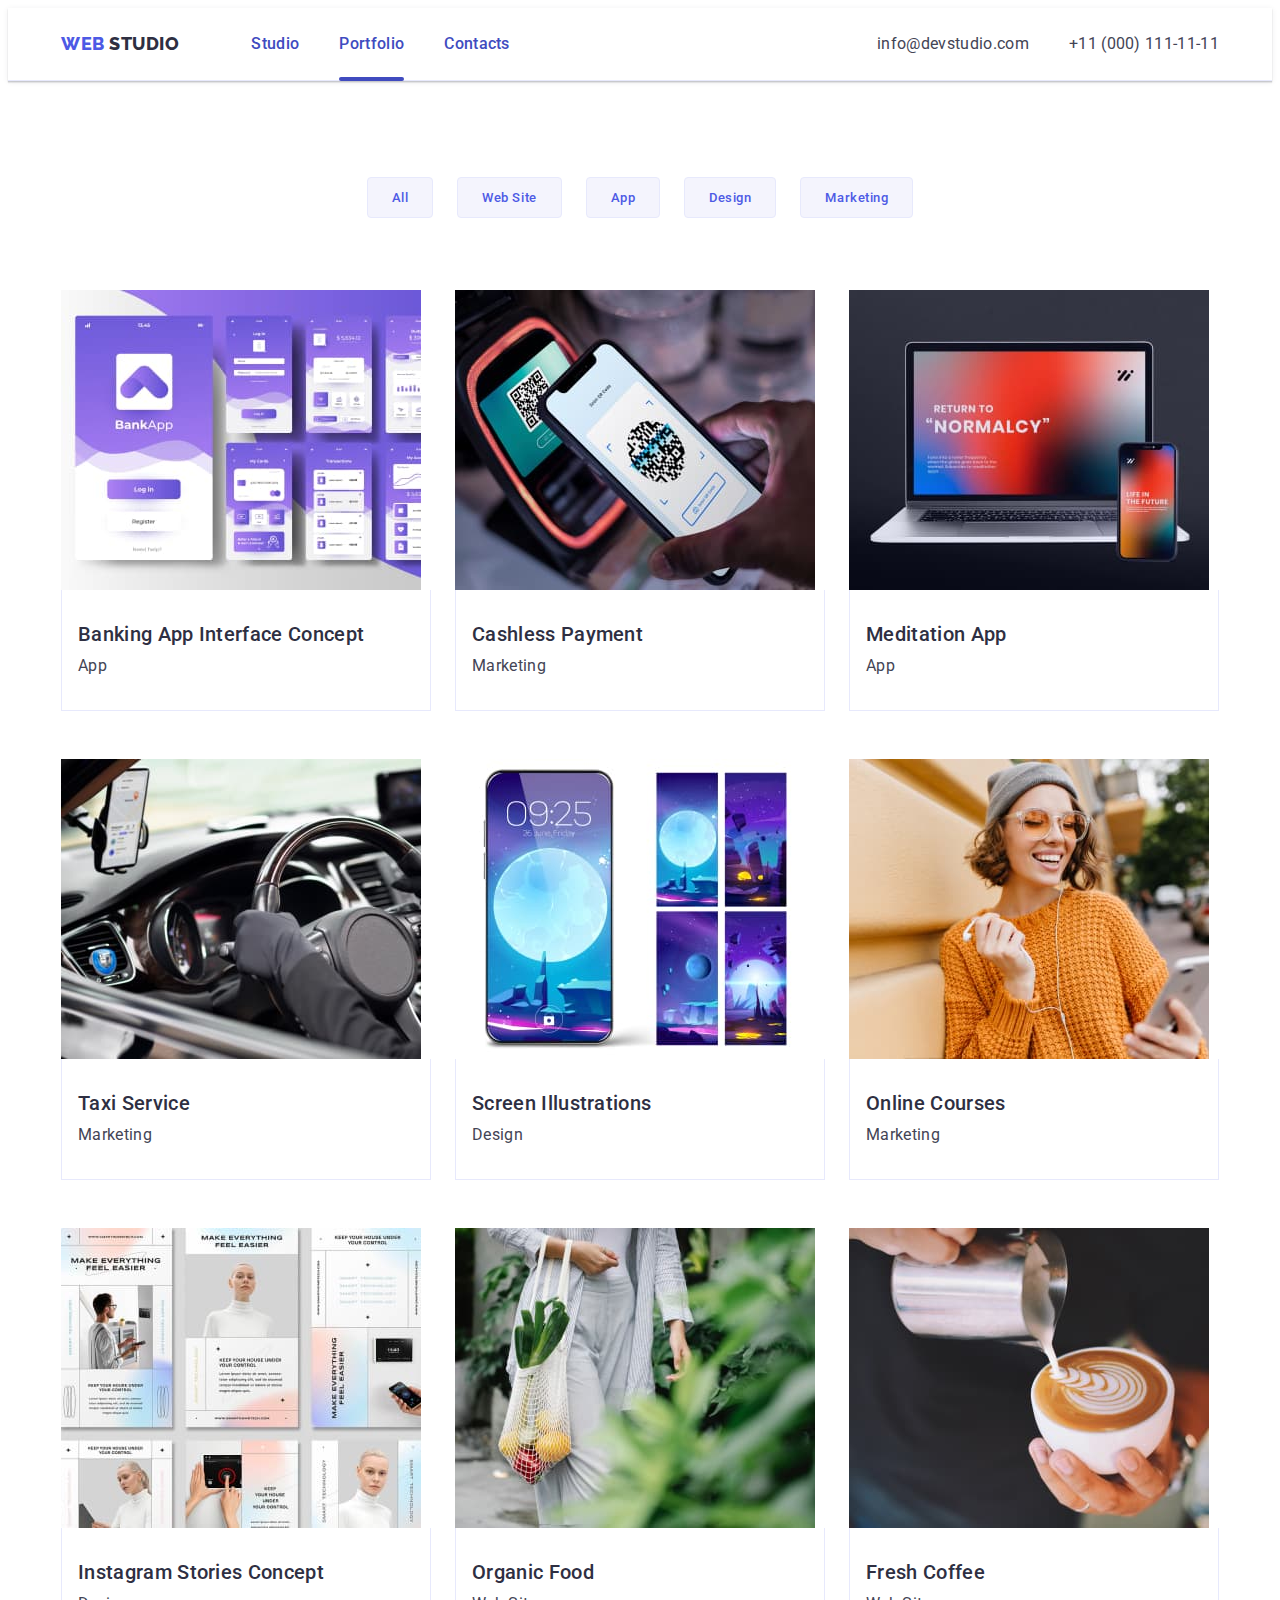
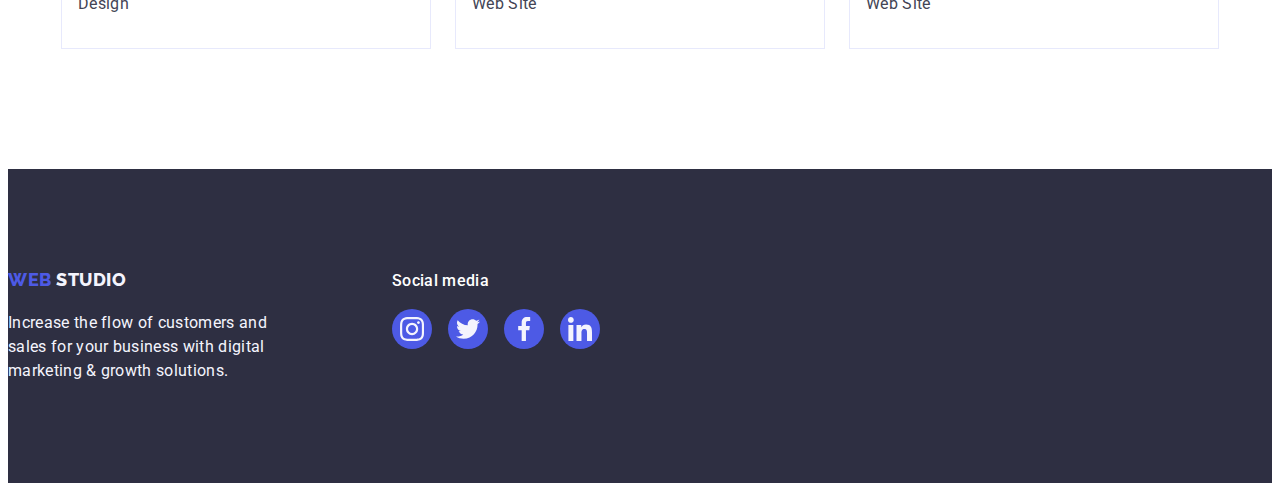
==== commit a3e0aca4: "changes according to the list of validator errors" ====
--- a/portfolio.html
+++ b/portfolio.html
@@ -121,183 +121,166 @@
         <ul class="portfolio-card-list list">
           <!-- ---------- Card 1  ---------- -->
           <li class="card-list-item">
-
+            <a class="portfolio-card-link link" href="#" target="_blank" rel="noopener noreferrer">
             <div class="container-card-img">
-              <p class="overlay-text text">14 Stylish and User-Friendly App Design Concepts · Task Manager App · Calorie
-                Tracker App · Exotic Fruit Ecommerce App · Cloud Storage App</p>
+            
               <img class="portfolio-card-img image" src="./images/02-portfolio/img-1.jpg"
                 alt="Banking App Interface Concept" width="360" height="300">
+                <p class="overlay-text text">14 Stylish and User-Friendly App Design Concepts · Task Manager App · Calorie
+                  Tracker App · Exotic Fruit Ecommerce App · Cloud Storage App</p>
             </div>
-            <a class="portfolio-card-link link" href="#" target="_blank" rel="noopener noreferrer">
+           
      
       <div class="portfolio-text-container">
         <h2 class="portfolio-subtitle subtitle">Banking App Interface Concept</h2>
         <p class="portfolio-text text">App</p>
       </div>
-      <!-- <div class="overlay is-hidden">
-                <p class="overlay-text text">14 Stylish and User-Friendly App Design Concepts · Task Manager App ·
-                  Calorie Tracker App · Exotic Fruit Ecommerce App · Cloud Storage App</p>
-              </div> -->
+      
       </a>
       </li>
 
       <!-- ---------- Card 2  ---------- -->
       <li class="card-list-item">
-
-        <div class="container-card-img">
-          <p class="overlay-text text">14 Stylish and User-Friendly App Design Concepts · Task Manager App · Calorie
-            Tracker App · Exotic Fruit Ecommerce App · Cloud Storage App</p>
+        <a class="portfolio-card-link link" href="#" target="_blank" rel="noopener noreferrer">
+        <div class="container-card-img">
+          
           <img class="portfolio-card-img image" src="./images/02-portfolio/img-2.jpg" alt="Cashless Payment" width="360"
             height="300">
-        </div>
-        <a class="portfolio-card-link link" href="#" target="_blank" rel="noopener noreferrer">
+            <p class="overlay-text text">14 Stylish and User-Friendly App Design Concepts · Task Manager App · Calorie
+              Tracker App · Exotic Fruit Ecommerce App · Cloud Storage App</p>
+        </div>
+       
           <div class="portfolio-text-container">
             <h2 class="portfolio-subtitle subtitle">Cashless Payment</h2>
             <p class="portfolio-text text">Marketing</p>
           </div>
-          <!-- <div class="overlay is-hidden">
-                <p class="overlay-text text">14 Stylish and User-Friendly App Design Concepts · Task Manager App ·
-                  Calorie Tracker App · Exotic Fruit Ecommerce App · Cloud Storage App</p>
-              </div> -->
+        
         </a>
       </li>
       <!-- ---------- Card 3  ---------- -->
       <li class="card-list-item">
-
-        <div class="container-card-img">
-          <p class="overlay-text text">14 Stylish and User-Friendly App Design Concepts · Task Manager App · Calorie
-            Tracker App · Exotic Fruit Ecommerce App · Cloud Storage App</p>
+        <a class="portfolio-card-link link" href="#" target="_blank" rel="noopener noreferrer">
+        <div class="container-card-img">
+        
           <img class="portfolio-card-img image" src="./images/02-portfolio/img-3.jpg" alt="Meditation App" width="360"
             height="300">
-        </div>
-        <a class="portfolio-card-link link" href="#" target="_blank" rel="noopener noreferrer">
+            <p class="overlay-text text">14 Stylish and User-Friendly App Design Concepts · Task Manager App · Calorie
+              Tracker App · Exotic Fruit Ecommerce App · Cloud Storage App</p>
+        </div>
+        
           <div class="portfolio-text-container">
             <h2 class="portfolio-subtitle subtitle">Meditation App</h2>
             <p class="portfolio-text text">App</p>
           </div>
-          <!-- <div class="overlay is-hidden">
-                <p class="overlay-text text">14 Stylish and User-Friendly App Design Concepts · Task Manager App ·
-                  Calorie Tracker App · Exotic Fruit Ecommerce App · Cloud Storage App</p>
-              </div> -->
+          
         </a>
       </li>
       <!-- ---------- Card 4  ---------- -->
       <li class="card-list-item">
-
-        <div class="container-card-img">
-          <p class="overlay-text text">14 Stylish and User-Friendly App Design Concepts · Task Manager App · Calorie
-            Tracker App · Exotic Fruit Ecommerce App · Cloud Storage App</p>
+        <a class="portfolio-card-link link" href="#" target="_blank" rel="noopener noreferrer">
+        <div class="container-card-img">
+         
           <img class="portfolio-card-img image" src="./images/02-portfolio/img-4.jpg" alt="Taxi Service" width="360"
             height="300">
-        </div>
-        <a class="portfolio-card-link link" href="#" target="_blank" rel="noopener noreferrer">
+            <p class="overlay-text text">14 Stylish and User-Friendly App Design Concepts · Task Manager App · Calorie
+              Tracker App · Exotic Fruit Ecommerce App · Cloud Storage App</p>
+        </div>
+        
           <div class="portfolio-text-container">
             <h2 class="portfolio-subtitle subtitle">Taxi Service</h2>
             <p class="portfolio-text text">Marketing</p>
           </div>
-          <!-- <div class="overlay is-hidden">
-                <p class="overlay-text text">14 Stylish and User-Friendly App Design Concepts · Task Manager App ·
-                  Calorie Tracker App · Exotic Fruit Ecommerce App · Cloud Storage App</p>
-              </div> -->
+         
         </a>
       </li>
       <!-- ---------- Card 5  ---------- -->
       <li class="card-list-item">
-
-        <div class="container-card-img">
-          <p class="overlay-text text">14 Stylish and User-Friendly App Design Concepts · Task Manager App · Calorie
-            Tracker App · Exotic Fruit Ecommerce App · Cloud Storage App</p>
+        <a class="portfolio-card-link link" href="#" target="_blank" rel="noopener noreferrer">
+        <div class="container-card-img">
+         
           <img class="portfolio-card-img image" src="./images/02-portfolio/img-5.jpg" alt="Screen Illustrations"
             width="360" height="300">
-        </div>
-        <a class="portfolio-card-link link" href="#" target="_blank" rel="noopener noreferrer">
+            <p class="overlay-text text">14 Stylish and User-Friendly App Design Concepts · Task Manager App · Calorie
+              Tracker App · Exotic Fruit Ecommerce App · Cloud Storage App</p>
+        </div>
+       
           <div class="portfolio-text-container">
             <h2 class="portfolio-subtitle subtitle">Screen Illustrations</h2>
             <p class="portfolio-text text">Design</p>
           </div>
-          <!-- <div class="overlay is-hidden">
-                <p class="overlay-text text">14 Stylish and User-Friendly App Design Concepts · Task Manager App ·
-                  Calorie Tracker App · Exotic Fruit Ecommerce App · Cloud Storage App</p>
-              </div> -->
+          
         </a>
       </li>
       <!-- ---------- Card 6  ---------- -->
       <li class="card-list-item">
-
-        <div class="container-card-img">
-          <p class="overlay-text text">14 Stylish and User-Friendly App Design Concepts · Task Manager App · Calorie
-            Tracker App · Exotic Fruit Ecommerce App · Cloud Storage App</p>
+        <a class="portfolio-card-link link" href="#" target="_blank" rel="noopener noreferrer">
+        <div class="container-card-img">
+          
           <img class="portfolio-card-img image" src="./images/02-portfolio/img-6.jpg" alt="Online Courses" width="360"
             height="300">
-        </div>
-        <a class="portfolio-card-link link" href="#" target="_blank" rel="noopener noreferrer">
+            <p class="overlay-text text">14 Stylish and User-Friendly App Design Concepts · Task Manager App · Calorie
+              Tracker App · Exotic Fruit Ecommerce App · Cloud Storage App</p>
+        </div>
+       
           <div class="portfolio-text-container">
             <h2 class="portfolio-subtitle subtitle">Online Courses</h2>
             <p class="portfolio-text text">Marketing</p>
           </div>
-          <!-- <div class="overlay is-hidden">
-                <p class="overlay-text text">14 Stylish and User-Friendly App Design Concepts · Task Manager App ·
-                  Calorie Tracker App · Exotic Fruit Ecommerce App · Cloud Storage App</p>
-              </div> -->
+          
         </a>
       </li>
       <!-- ---------- Card 7  ---------- -->
       <li class="card-list-item">
-
-        <div class="container-card-img">
-          <p class="overlay-text text">14 Stylish and User-Friendly App Design Concepts · Task Manager App · Calorie
-            Tracker App · Exotic Fruit Ecommerce App · Cloud Storage App</p>
+        <a class="portfolio-card-link link" href="#" target="_blank" rel="noopener noreferrer">
+        <div class="container-card-img">
+          
           <img class="portfolio-card-img image" src="./images/02-portfolio/img-7.jpg" alt="Instagram Stories Concept"
             width="360" height="300">
-        </div>
-        <a class="portfolio-card-link link" href="#" target="_blank" rel="noopener noreferrer">
+            <p class="overlay-text text">14 Stylish and User-Friendly App Design Concepts · Task Manager App · Calorie
+              Tracker App · Exotic Fruit Ecommerce App · Cloud Storage App</p>
+        </div>
+       
           <div class="portfolio-text-container">
             <h2 class="portfolio-subtitle subtitle">Instagram Stories Concept</h2>
             <p class="portfolio-text text">Design</p>
           </div>
-          <!-- <div class="overlay is-hidden">
-                <p class="overlay-text text">14 Stylish and User-Friendly App Design Concepts · Task Manager App ·
-                  Calorie Tracker App · Exotic Fruit Ecommerce App · Cloud Storage App</p>
-              </div> -->
+         
         </a>
       </li>
       <!-- ---------- Card 8  ---------- -->
       <li class="card-list-item">
-
-        <div class="container-card-img">
-          <p class="overlay-text text">14 Stylish and User-Friendly App Design Concepts · Task Manager App · Calorie
-            Tracker App · Exotic Fruit Ecommerce App · Cloud Storage App</p>
+        <a class="portfolio-card-link link" href="#" target="_blank" rel="noopener noreferrer">
+        <div class="container-card-img">
+         
           <img class="portfolio-card-img image" src="./images/02-portfolio/img-8.jpg" alt="Organic Food" width="360"
             height="300">
-        </div>
-        <a class="portfolio-card-link link" href="#" target="_blank" rel="noopener noreferrer">
+            <p class="overlay-text text">14 Stylish and User-Friendly App Design Concepts · Task Manager App · Calorie
+              Tracker App · Exotic Fruit Ecommerce App · Cloud Storage App</p>
+        </div>
+       
           <div class="portfolio-text-container">
             <h2 class="portfolio-subtitle subtitle">Organic Food</h2>
             <p class="portfolio-text text">Web Site</p>
           </div>
-          <!-- <div class="overlay is-hidden">
-                <p class="overlay-text text">14 Stylish and User-Friendly App Design Concepts · Task Manager App ·
-                  Calorie Tracker App · Exotic Fruit Ecommerce App · Cloud Storage App</p>
-              </div> -->
+         
         </a>
       </li>
       <!-- ---------- Card 9  ---------- -->
       <li class="card-list-item">
-
-        <div class="container-card-img">
-          <p class="overlay-text text">14 Stylish and User-Friendly App Design Concepts · Task Manager App · Calorie
-            Tracker App · Exotic Fruit Ecommerce App · Cloud Storage App</p>
+        <a class="portfolio-card-link link" href="#" target="_blank" rel="noopener noreferrer">
+        <div class="container-card-img">
+         
           <img class="portfolio-card-img image" src="./images/02-portfolio/img-9.jpg" alt="Fresh Coffee" width="360"
             height="300">
-        </div>
-        <a class="portfolio-card-link link" href="#" target="_blank" rel="noopener noreferrer">
+            <p class="overlay-text text">14 Stylish and User-Friendly App Design Concepts · Task Manager App · Calorie
+              Tracker App · Exotic Fruit Ecommerce App · Cloud Storage App</p>
+        </div>
+       
         <div class="portfolio-text-container">
           <h2 class="portfolio-subtitle subtitle">Fresh Coffee</h2>
           <p class="portfolio-text text">Web Site</p>
         </div>
-        <!-- <div class="overlay is-hidden">
-               
-              </div> -->
+       
         </a>
       </li>
 
@@ -316,78 +299,105 @@
   ========================================
   -->
 
+
   <!-- #region 
 ======================================== 
 START Footer | SECTION 7
 ========================================
 -->
-  <footer class="main-footer section">
-    <div class="footer-container">
-      <!-- ---------- Container for styling  ---------- -->
-      <div class="mf-text-content-box">
-        <!-- ---------- Logo ---------- -->
-        <a class="main-footer-link link logo" href="./index.html">Web
-          <span class="logo-light">Studio</span></a>
-        <!-- ---------- Footer text content ---------- -->
-        <p class="main-footer-text">
-          Increase the flow of customers and sales for your business with digital
-          marketing & growth solutions.
-        </p>
-      </div>
-      <!-- ---------- Footer social media box ---------- -->
-      <div class="footer-social-media-box">
-        <p class="footer-subtitle subtitle">Social media</p>
-        <!-- ---------- Social media  ---------- -->
-        <ul class="footer-social-media-list list">
-          <!-- ---------- instagram ---------- -->
-          <li class="social-media-item ">
-            <a class="social-media-link link" href="">
-              <!-- <div class="social-media-box footer"> -->
-              <svg class="icon social-media-icon" width="24" height="24">
-                <use href="./images/icons.svg#icon-social-media-instagram"></use>
-              </svg>
-              <!-- </div> -->
-            </a>
-          </li>
-          <!-- ---------- twitter ---------- -->
-          <li class="social-media-item">
-            <a class="social-media-link link" href="">
-              <!-- <div class="social-media-box footer"> -->
-              <svg class="icon social-media-icon" width="24" height="24">
-                <use href="./images/icons.svg#icon-social-media-twitter"></use>
-              </svg>
-              <!-- </div> -->
-            </a>
-          </li>
-          <!-- ---------- facebook ---------- -->
-          <li class="social-media-item">
-            <a class="social-media-link link" href="">
-              <!-- <div class="social-media-box footer"> -->
-              <svg class="icon social-media-icon" width="24" height="24">
-                <use href="./images/icons.svg#icon-social-media-facebook"></use>
-              </svg>
-              <!-- </div> -->
-            </a>
-          </li>
-          <!-- ---------- linkedin ---------- -->
-          <li class="social-media-item">
-            <a class="social-media-link link" href="">
-              <!-- <div class="social-media-box footer"> -->
-              <svg class="icon social-media-icon" width="24" height="24">
-                <use href="./images/icons.svg#icon-social-media-linkedin"></use>
-              </svg>
-              <!-- </div> -->
-            </a>
-          </li>
-        </ul>
-      </div>
-    </div>
-  </footer>
-  <!-- #endregion 
+<footer class="main-footer section">
+  <div class="footer-container">
+  <!-- ---------- Container for styling  ---------- -->
+  <div class="mf-text-content-box">
+    <!-- ---------- Logo ---------- -->
+    <a class="main-footer-link link logo" href="./index.html">Web
+      <span class="logo-light">Studio</span></a>
+    <!-- ---------- Footer text content ---------- -->
+    <p class="main-footer-text">
+      Increase the flow of customers and sales for your business with digital
+      marketing & growth solutions.
+    </p>
+  </div>
+  <!-- ---------- Footer social media box ---------- -->
+  <div class="footer-social-media-box">
+    <p class="footer-subtitle subtitle">Social media</p>
+    <!-- ---------- Social media  ---------- -->
+    <ul class="footer-social-media-list list">
+      <!-- ---------- instagram ---------- -->
+      <li class="social-media-item ">
+        <a class="social-media-link link" href="">
+          <!-- <div class="social-media-box footer"> -->
+            <svg class="icon social-media-icon" width="24" height="24">
+              <use href="./images/icons.svg#icon-social-media-instagram"></use>
+            </svg>
+          <!-- </div> -->
+        </a>
+      </li>
+      <!-- ---------- twitter ---------- -->
+      <li class="social-media-item">
+        <a class="social-media-link link" href="">
+          <!-- <div class="social-media-box footer"> -->
+            <svg class="icon social-media-icon" width="24" height="24">
+              <use href="./images/icons.svg#icon-social-media-twitter"></use>
+            </svg>
+          <!-- </div> -->
+        </a>
+      </li>
+      <!-- ---------- facebook ---------- -->
+      <li class="social-media-item">
+        <a class="social-media-link link" href="">
+          <!-- <div class="social-media-box footer"> -->
+            <svg class="icon social-media-icon" width="24" height="24">
+              <use href="./images/icons.svg#icon-social-media-facebook"></use>
+            </svg>
+          <!-- </div> -->
+        </a>
+      </li>
+      <!-- ---------- linkedin ---------- -->
+      <li class="social-media-item">
+        <a class="social-media-link link" href="">
+          <!-- <div class="social-media-box footer"> -->
+            <svg class="icon social-media-icon" width="24" height="24">
+              <use href="./images/icons.svg#icon-social-media-linkedin"></use>
+            </svg>
+          <!-- </div> -->
+        </a>
+      </li>
+    </ul>
+  </div>
+</div>
+</footer>
+<!-- #endregion 
 ======================================== 
 END Footer | SECTION 7
 ========================================
 -->
-</body>
+
+
+<!-- #region 
+======================================== 
+  START BACKDROP WITH MODAL WINDOW  
+========================================
+-->
+
+<div class="backdrop is-hidden" data-modal>
+  <div class="modal">
+    <button type="button" class="close-btn" data-modal-close>
+      <svg class="close-btn-icon" width="8" height="8" aria-label="Modal window close icon">
+        <use href="./images/icons.svg#icon-modal-close"></use>
+      </svg>
+    </button>
+  </div>
+</div>
+
+
+<!-- #endregion 
+======================================== 
+   END BACKDROP WITH MODAL WINDOW  
+========================================
+-->
+
+
+
 
 </html>--- a/css/styles.css
+++ b/css/styles.css
@@ -496,7 +496,7 @@
 
 .team-list-item {
     flex-basis: calc((100% - 3 * 24px) / 4);
-
+    transition: border-color 250ms cubic-bezier(0.4, 0, 0.2, 1), color 250ms cubic-bezier(0.4, 0, 0.2, 1); 
     background-color: var(--crl-white-background, #FFFFFF);
     border-radius: 0px 0px 4px 4px;
     box-shadow: 0px 2px 1px 0px rgba(46, 47, 66, 0.08), 0px 1px 1px 0px rgba(46, 47, 66, 0.16), 0px 1px 6px 0px rgba(46, 47, 66, 0.08);
@@ -566,6 +566,7 @@
     align-items: center; 
     justify-content: center; 
     color: #8e8f99;
+    transition:border-color 250ms cubic-bezier(0.4, 0, 0.2, 1), color 250ms cubic-bezier(0.4, 0, 0.2, 1); 
 
 }
 .customers-link:hover,
@@ -594,7 +595,6 @@
 
 .mf-text-content-box {
 
-    margin-left: 156px;
     margin-right: 120px;
 }
 
@@ -629,10 +629,10 @@
     max-width: 264px;
     color: var(--crl-light, #F4F4FD);
 }
-
+.social-media-link.footer{transition:background-color 250ms cubic-bezier(0.4, 0, 0.2, 1); }
 .social-media-link:hover.footer,
 .social-media-link:focus.footer {
-    background-color: var(--crl-success, #31D0AA);
+    background-color: #31d0aa;
     transition: background-color 250ms cubic-bezier(0.4, 0, 0.2, 1), color 250ms cubic-bezier(0.4, 0, 0.2, 1);
 
 }
@@ -687,6 +687,7 @@
     display: flex; 
     align-items: center;
     justify-content: center;
+    transition: background-color 250ms cubic-bezier(0.4, 0, 0.2, 1); 
   
 }
 .social-media-link:hover,
@@ -713,16 +714,17 @@
     justify-content: center;
     gap: 24px;
     margin-bottom: 72px;
-
-}
-
+   
+}
+.filter-list-item{transition:color 250ms cubic-bezier(0.4, 0, 0.2, 1), background-color 250ms cubic-bezier(0.4, 0, 0.2, 1), border-color 250ms cubic-bezier(0.4, 0, 0.2, 1), box-shadow 250ms cubic-bezier(0.4, 0, 0.2, 1); 
+}
 .filter-btn {
     padding: 12px 24px;
 
     border: 1px solid var(--crl-accent, #e7e9fc);
     color: var(--crl-primary-brand, #4D5AE5);
     background-color: var(--crl-light, #F4F4FD);
-    transition: color 250ms cubic-bezier(0.4, 0, 0.2, 1), background-color 250ms cubic-bezier(0.4, 0, 0.2, 1), border-color 250ms cubic-bezier(0.4, 0, 0.2, 1), box-shadow 250ms cubic-bezier(0.4, 0, 0.2, 1); 
+    transition:color 250ms cubic-bezier(0.4, 0, 0.2, 1), background-color 250ms cubic-bezier(0.4, 0, 0.2, 1), border-color 250ms cubic-bezier(0.4, 0, 0.2, 1), box-shadow 250ms cubic-bezier(0.4, 0, 0.2, 1); 
 }
 
 .filter-btn:hover,
@@ -754,17 +756,14 @@
 
     width: calc((100% - 48px) / 3);
     background: var(--crl-white-background, #FFFFFF);
-}
-
-/* .card-list-item:hover,
-.card-list-item:focus {
-
-    box-shadow: 0px 2px 1px 0px rgba(46, 47, 66, 0.08), 0px 1px 1px 0px rgba(46, 47, 66, 0.16), 0px 1px 6px 0px rgba(46, 47, 66, 0.08);
     transition: box-shadow 250ms cubic-bezier(0.4, 0, 0.2, 1);
-} */
+}
+
+
 
 .portfolio-card-link {
-    display: block; 
+
+    display: block;
     position: relative;
     transition: box-shadow 250ms cubic-bezier(0.4, 0, 0.2, 1); 
 
@@ -820,10 +819,8 @@
     height: 100%;
     width: 100%;
     transform: translateY(100%); 
-    transition: transform 250ms cubic-bezier(0.4, 0, 0.2, 1); 
-    /* width: 296px;
-    padding-top: 40px;
-    color: var(--crl-light, #F4F4FD); */
+    transition: transform 250ms cubic-bezier(0.4, 0, 0.2, 1);
+   
 }
 
 
@@ -894,8 +891,8 @@
 
 .close-btn:hover,
 .close-btn:focus{
-    /* border: none;
-    background-color: #404bbf;  */
+    border: none;
+    background-color: #404bbf; 
     fill: #ffffff;
 
 }
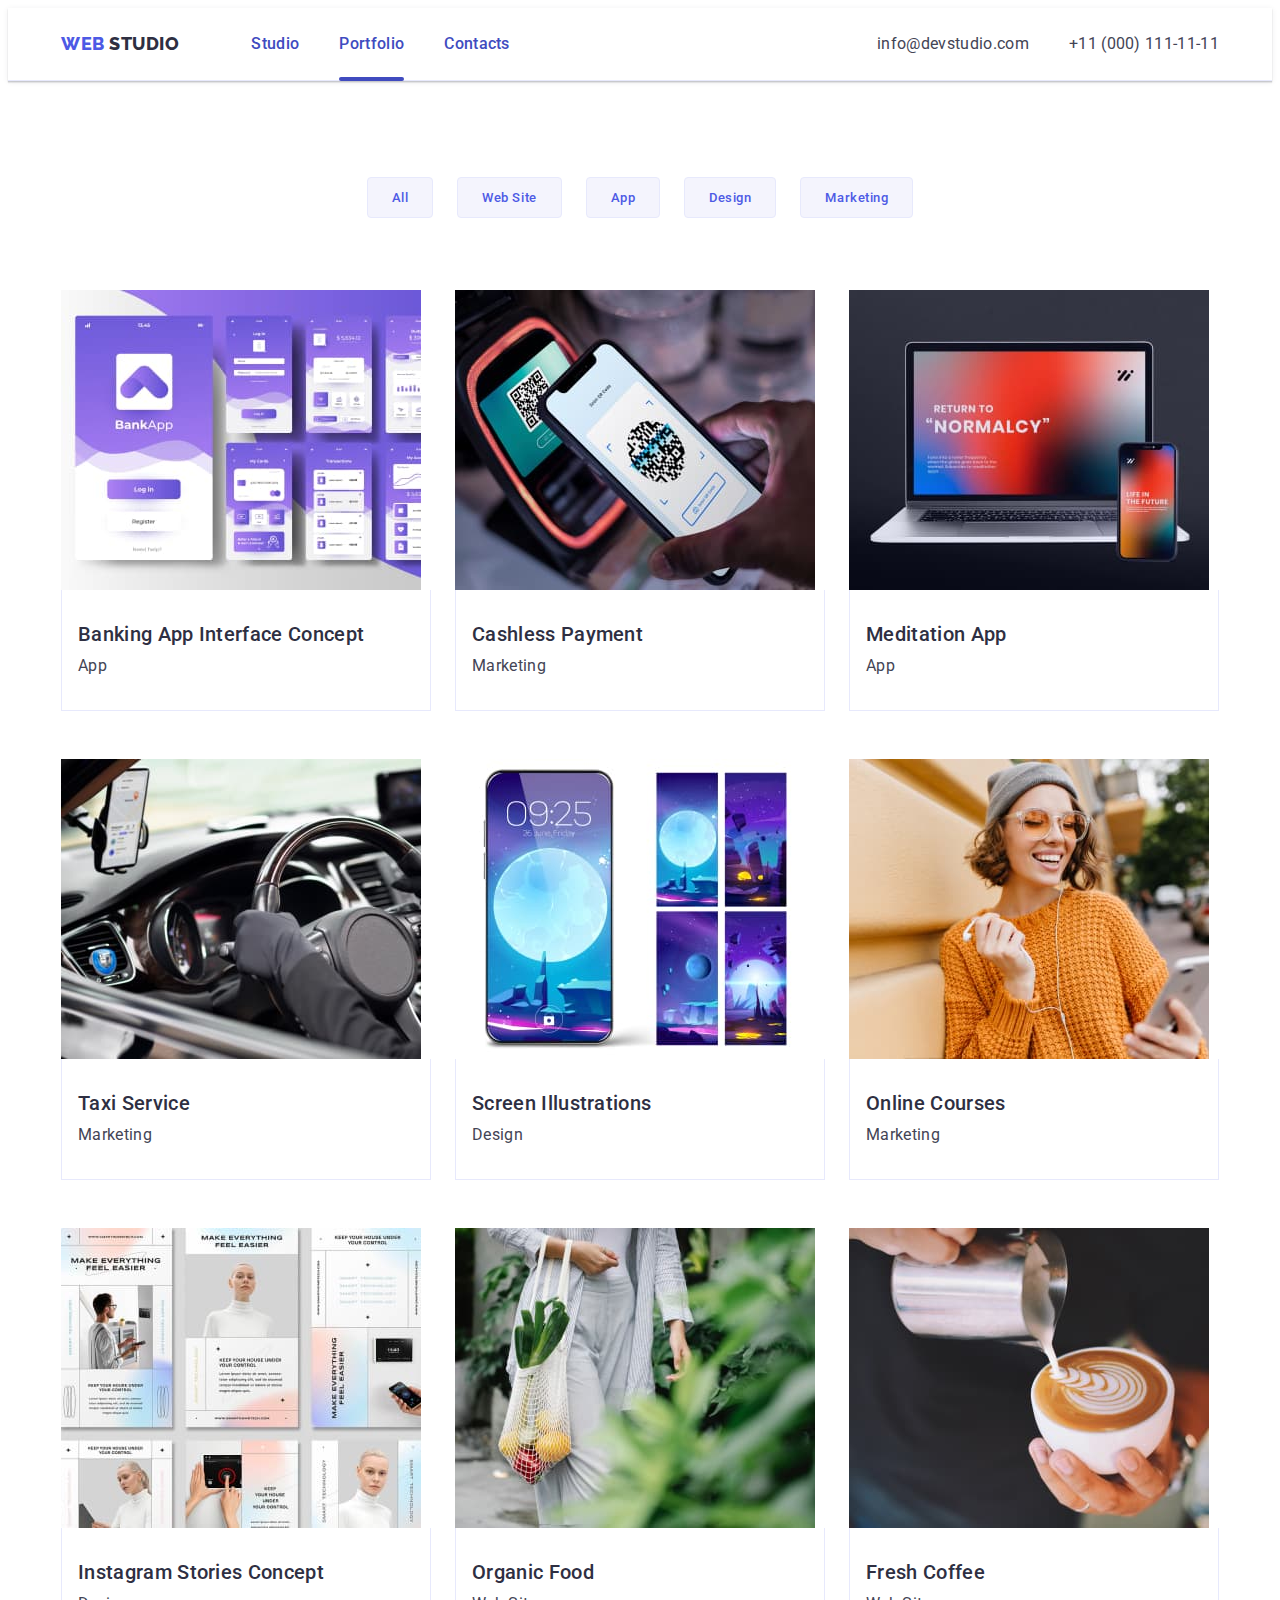
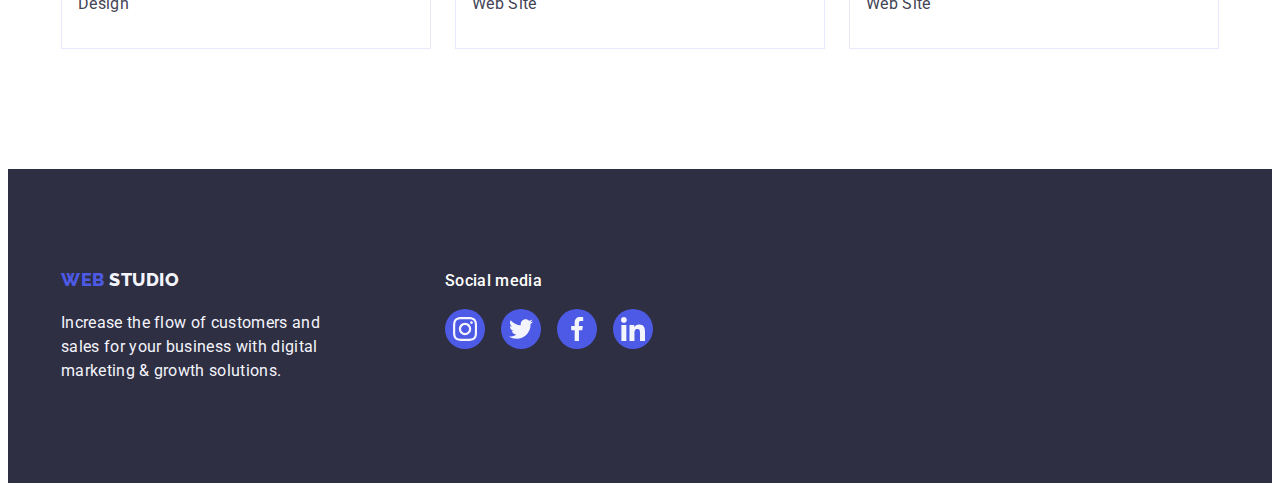
==== commit df779ec5: "changes according to the list of validator errors" ====
--- a/portfolio.html
+++ b/portfolio.html
@@ -300,13 +300,13 @@
   -->
 
 
-  <!-- #region 
+   <!-- #region 
 ======================================== 
 START Footer | SECTION 7
 ========================================
 -->
 <footer class="main-footer section">
-  <div class="footer-container">
+  <div class="footer-container container">
   <!-- ---------- Container for styling  ---------- -->
   <div class="mf-text-content-box">
     <!-- ---------- Logo ---------- -->
@@ -323,44 +323,35 @@
     <p class="footer-subtitle subtitle">Social media</p>
     <!-- ---------- Social media  ---------- -->
     <ul class="footer-social-media-list list">
-      <!-- ---------- instagram ---------- -->
       <li class="social-media-item ">
-        <a class="social-media-link link" href="">
-          <!-- <div class="social-media-box footer"> -->
+        <a class="social-media-link link footer" href="">
             <svg class="icon social-media-icon" width="24" height="24">
               <use href="./images/icons.svg#icon-social-media-instagram"></use>
             </svg>
-          <!-- </div> -->
         </a>
       </li>
       <!-- ---------- twitter ---------- -->
       <li class="social-media-item">
-        <a class="social-media-link link" href="">
-          <!-- <div class="social-media-box footer"> -->
+        <a class="social-media-link link footer" href="">
             <svg class="icon social-media-icon" width="24" height="24">
               <use href="./images/icons.svg#icon-social-media-twitter"></use>
             </svg>
-          <!-- </div> -->
         </a>
       </li>
       <!-- ---------- facebook ---------- -->
       <li class="social-media-item">
-        <a class="social-media-link link" href="">
-          <!-- <div class="social-media-box footer"> -->
+        <a class="social-media-link link footer" href="">
             <svg class="icon social-media-icon" width="24" height="24">
               <use href="./images/icons.svg#icon-social-media-facebook"></use>
             </svg>
-          <!-- </div> -->
         </a>
       </li>
       <!-- ---------- linkedin ---------- -->
       <li class="social-media-item">
-        <a class="social-media-link link" href="">
-          <!-- <div class="social-media-box footer"> -->
+        <a class="social-media-link link footer" href="">
             <svg class="icon social-media-icon" width="24" height="24">
               <use href="./images/icons.svg#icon-social-media-linkedin"></use>
             </svg>
-          <!-- </div> -->
         </a>
       </li>
     </ul>
@@ -374,30 +365,5 @@
 -->
 
 
-<!-- #region 
-======================================== 
-  START BACKDROP WITH MODAL WINDOW  
-========================================
--->
-
-<div class="backdrop is-hidden" data-modal>
-  <div class="modal">
-    <button type="button" class="close-btn" data-modal-close>
-      <svg class="close-btn-icon" width="8" height="8" aria-label="Modal window close icon">
-        <use href="./images/icons.svg#icon-modal-close"></use>
-      </svg>
-    </button>
-  </div>
-</div>
-
-
-<!-- #endregion 
-======================================== 
-   END BACKDROP WITH MODAL WINDOW  
-========================================
--->
-
-
-
 
 </html>--- a/css/styles.css
+++ b/css/styles.css
@@ -125,14 +125,6 @@
     margin-block: 0;
 }
 
-/* img,
-svg {
-    display: block;
-    width: 100%;
-    height: 100%;
-    object-fit: cover;
-    object-position: center;
-} */
 
 /* ======================================== General tag selector values ========================================  */
 
@@ -186,7 +178,7 @@
 .main-title {
     font-size: var(--h1-font-size, 56px);
     line-height: var(--h1-line-height, 1.07);
-    /* letter-spacing: var(--h1-letter-spacing, 0.02em); */
+ 
 }
 
 .title {
@@ -195,7 +187,7 @@
 
     font-size: var(--h2-font-size, 36px);
     line-height: var(--h2-line-height, 1.11);
-    /* letter-spacing: var(--h2-letter-spacing, 0.02em); */
+ 
 
     color: var(--crl-dark, #2E2F42);
 
@@ -208,7 +200,7 @@
     font-size: var(--h3-font-size, 20px);
     font-weight: var(--h3-font-weight, 500);
     line-height: var(--h3-line-height, 1.2);
-    /* letter-spacing: var(--h3-letter-spacing, 0.02em); */
+
     color: var(--crl-dark, #2E2F42);
 }
 
@@ -222,9 +214,9 @@
 
 .btn {
     font-family: inherit;
-    /* font-size: var(--button-font-size, 16px); */
+   
     font-weight: var(--button-font-weight, 500);
-    /* line-height: var(--button-line-height, 1.5); */
+   
     letter-spacing: var(--button-letter-spacing, 0.04em);
 
     border-radius: 4px;
@@ -303,7 +295,7 @@
 
     padding: 24px 0;
     color: #404bbf;
-    /* color: var(--crl-dark, #2E2F42); */
+
     font-weight: var(--body-medium-font-weight, 500);
     transition: color 250ms cubic-bezier(0.4, 0, 0.2, 1);
 }
@@ -323,29 +315,6 @@
 }
 
 
-
-
-
-/* 
-.nav-link:hover,
-.nav-link:focus{ 
-padding-bottom: 20px;
-border-bottom: 4px solid #404BBF;
-border-radius: 2px;
-} */
-/* .nav-link:hover::before,
-.nav-link:focus::before,
-.nav-link.active::before {
-    width: 100%;
-    height: 2px;
-    content: "";
-    background-color: var(--crl-pressed-state, #404BBF);
-    border-radius: 2px;
-} */
-
-/* transition: background-color 2500ms cubic-bezier(0.4, 0, 0.2, 1);
-    /* Як зробити коректно відображення функції ?*/
-
 /* ========================== Contacts header ================================= */
 .contacts-list {
     display: flex;
@@ -526,7 +495,7 @@
 }
 
 .customers-list-item {
-    /* flex-basis: calc((100% - 5 * 24px) / 6); */
+
     width: calc((100% - 120px) / 6);
     height:88px; 
     transition: border-color 250ms cubic-bezier(0.4, 0, 0.2, 1), color 250ms cubic-bezier(0.4, 0, 0.2, 1); 
@@ -540,22 +509,7 @@
     border: 1px solid #8E8F99;
     border-radius: 4px;
 }
-/* 
-.customers-icon {
-    fill: #8E8F99;
-}
-
-.customers-icon:hover,
-.customers-icon:focus {
-    fill: #404BBF;
-    transition: fill 250ms cubic-bezier(0.4, 0, 0.2, 1)
-}
-
-.customers-box-svg:hover,
-.customers-box-svg:focus {
-    border-color: #404BBF;
-    transition: border-color 250ms cubic-bezier(0.4, 0, 0.2, 1)
-} */
+
 
 .customers-link{
     width: 100%;
@@ -583,12 +537,11 @@
 .footer-container{
     display: flex;
     align-items: baseline;
-    margin-right: 120px
+    
 
 }
 .main-footer {
-    display: flex;
-
+    
     background: var(--crl-dark, #2E2F42);
     padding: 100px 0;
 }
@@ -617,10 +570,8 @@
 }
 
 .footer-social-media-list {
-    
     display: flex;
     gap: 16px;
-    /* margin-top: 8px; */
     transition:background-color 250ms cubic-bezier(0.4, 0, 0.2, 1); 
 }
 
@@ -629,9 +580,12 @@
     max-width: 264px;
     color: var(--crl-light, #F4F4FD);
 }
-.social-media-link.footer{transition:background-color 250ms cubic-bezier(0.4, 0, 0.2, 1); }
+.social-media-link.footer{
+    transition:background-color 250ms cubic-bezier(0.4, 0, 0.2, 1);
+ }
+
 .social-media-link:hover.footer,
-.social-media-link:focus.footer {
+.social-media-link:focus.footer{
     background-color: #31d0aa;
     transition: background-color 250ms cubic-bezier(0.4, 0, 0.2, 1), color 250ms cubic-bezier(0.4, 0, 0.2, 1);
 
@@ -784,28 +738,6 @@
 
 
 /* ========================= Overlay in Cards | Portfolio cards ============================= */
-.overlay {
-    position: absolute;
-
-    top: 0;
-    left: 0;
-    display: flex;
-    justify-content: center;
-
-    width: 100%;
-
-    height: calc(100% - 28.57%);
-    background: var(--crl-primary-brand, #4D5AE5);
-
-}
-
-.card-list-item:hover .overlay,
-.card-list-item:focus .overlay {
-    opacity: 1;
-    visibility: visible;
-    pointer-events: painted;
-    transition: opacity 250ms cubic-bezier(0.4, 0, 0.2, 1);
-}
 
 .overlay-text {
     position: absolute;
@@ -822,7 +754,14 @@
     transition: transform 250ms cubic-bezier(0.4, 0, 0.2, 1);
    
 }
-
+.overlay-text:hover,
+.overlay-text:focus{
+    opacity: 1;
+    visibility: visible;
+    pointer-events: painted;
+    transition: opacity 250ms cubic-bezier(0.4, 0, 0.2, 1);
+    transform: translateY(0%);
+}
 
 /*
 ================================================================================ 
@@ -867,8 +806,7 @@
 }
 
 .close-btn {
-    padding: 0;
-    
+    padding: 0; 
     width: 24px; 
     height: 24px;
     border-radius: 50%; 
@@ -883,22 +821,25 @@
     z-index: 2;
     top: 24px;
     right: 24px;
-    /* background-color: transparent;
+
    
    
-    line-height: 0;  */
+ 
 }
 
 .close-btn:hover,
 .close-btn:focus{
     border: none;
     background-color: #404bbf; 
+  
     fill: #ffffff;
-
 }
 
 .close-btn-icon {
     fill: var(--cornflower, #E7E9FC);
-    /* stroke: rgba(0, 0, 0, 0.10); */
     transition: fill 250ms cubic-bezier(0.4, 0, 0.2, 1);
-}+}
+    .close-btn-icon :hover,
+    .close-btn-icon :focus{
+        fill: #ffffff;
+    }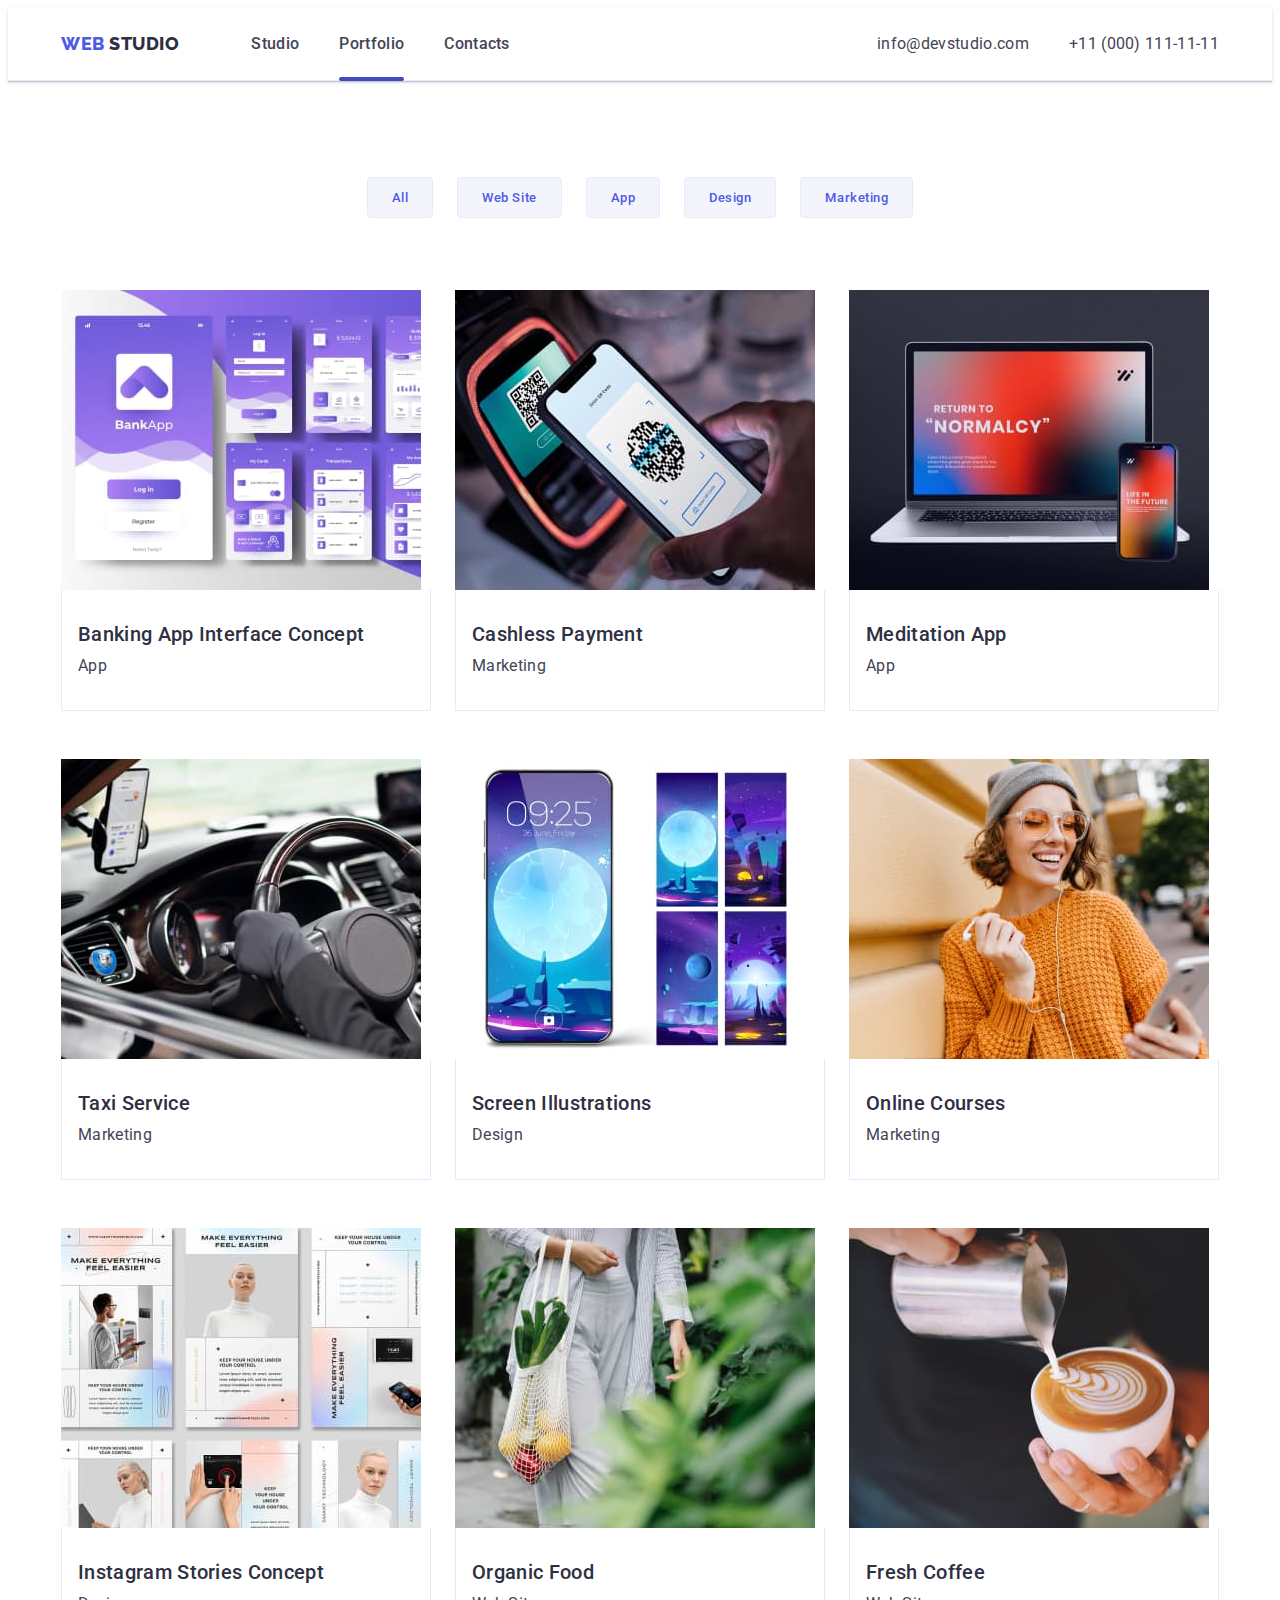
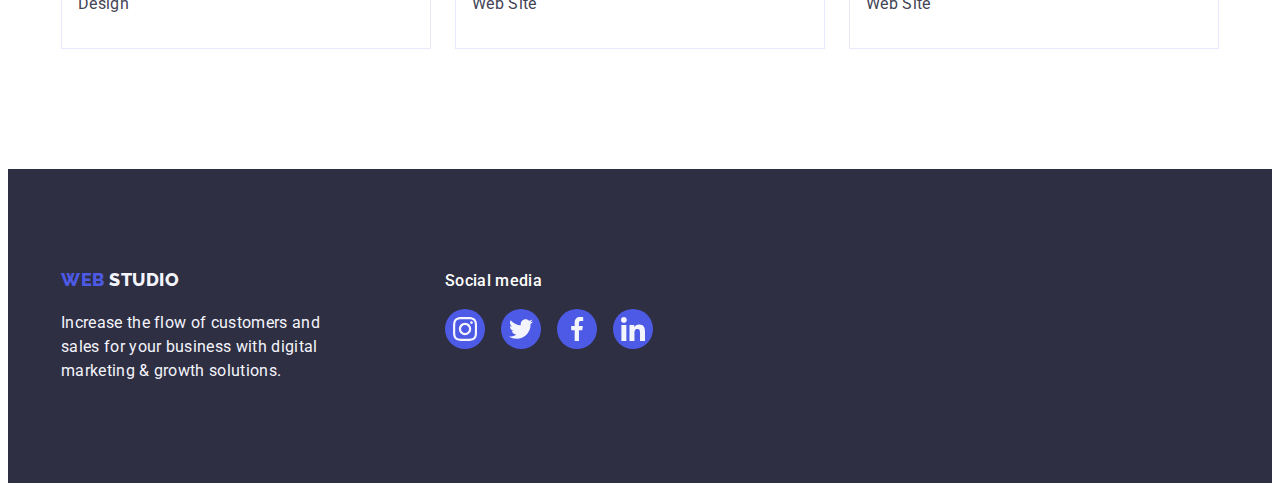
==== commit 71e435b9: "svg change, navigation color fix, hover display fix in cards" ====
--- a/portfolio.html
+++ b/portfolio.html
@@ -300,9 +300,9 @@
   -->
 
 
-   <!-- #region 
+  <!-- #region 
 ======================================== 
-START Footer | SECTION 7
+START Footer | SECTION 3
 ========================================
 -->
 <footer class="main-footer section">
@@ -323,35 +323,44 @@
     <p class="footer-subtitle subtitle">Social media</p>
     <!-- ---------- Social media  ---------- -->
     <ul class="footer-social-media-list list">
+      
       <li class="social-media-item ">
         <a class="social-media-link link footer" href="">
+          
             <svg class="icon social-media-icon" width="24" height="24">
-              <use href="./images/icons.svg#icon-social-media-instagram"></use>
+              <use href="./images/icons.svg#icon-instagram"></use>
             </svg>
+          
         </a>
       </li>
       <!-- ---------- twitter ---------- -->
       <li class="social-media-item">
         <a class="social-media-link link footer" href="">
+         
             <svg class="icon social-media-icon" width="24" height="24">
-              <use href="./images/icons.svg#icon-social-media-twitter"></use>
+              <use href="./images/icons.svg#icon-twitter"></use>
             </svg>
+          
         </a>
       </li>
       <!-- ---------- facebook ---------- -->
       <li class="social-media-item">
         <a class="social-media-link link footer" href="">
+        
             <svg class="icon social-media-icon" width="24" height="24">
-              <use href="./images/icons.svg#icon-social-media-facebook"></use>
+              <use href="./images/icons.svg#icon-facebook"></use>
             </svg>
+        
         </a>
       </li>
       <!-- ---------- linkedin ---------- -->
       <li class="social-media-item">
         <a class="social-media-link link footer" href="">
+          
             <svg class="icon social-media-icon" width="24" height="24">
-              <use href="./images/icons.svg#icon-social-media-linkedin"></use>
+              <use href="./images/icons.svg#icon-linkedin"></use>
             </svg>
+       
         </a>
       </li>
     </ul>
@@ -360,10 +369,8 @@
 </footer>
 <!-- #endregion 
 ======================================== 
-END Footer | SECTION 7
+END Footer | SECTION 3
 ========================================
 -->
 
-
-
 </html>--- a/css/styles.css
+++ b/css/styles.css
@@ -294,7 +294,7 @@
     gap: 20px;
 
     padding: 24px 0;
-    color: #404bbf;
+    color: #434455;
 
     font-weight: var(--body-medium-font-weight, 500);
     transition: color 250ms cubic-bezier(0.4, 0, 0.2, 1);
@@ -587,7 +587,7 @@
 .social-media-link:hover.footer,
 .social-media-link:focus.footer{
     background-color: #31d0aa;
-    transition: background-color 250ms cubic-bezier(0.4, 0, 0.2, 1), color 250ms cubic-bezier(0.4, 0, 0.2, 1);
+    transition: background-color 250ms cubic-bezier(0.4, 0, 0.2, 1);
 
 }
 
@@ -605,12 +605,14 @@
     margin-top: 8px;
     margin-left: 16px;
     margin-right: 16px;
-    transition:background-color 250ms cubic-bezier(0.4, 0, 0.2, 1);
+
+
 }
 .social-media-item{
     width: 40px;
     height: 40px;
-    transition: background-color 250ms cubic-bezier(0.4, 0, 0.2, 1); 
+   
+   
 }
 
 
@@ -622,6 +624,7 @@
     height: 40px;
     background-color: var(--crl-primary-brand, #4D5AE5);
     border-radius: 50%;
+
 }
 
 .social-media-box:hover,
@@ -641,12 +644,14 @@
     display: flex; 
     align-items: center;
     justify-content: center;
-    transition: background-color 250ms cubic-bezier(0.4, 0, 0.2, 1); 
+  
+
   
 }
 .social-media-link:hover,
 .social-media-link:focus {
     background-color: #404bbf;
+    transition:background-color 250ms cubic-bezier(0.4, 0, 0.2, 1); 
 }
 
 /*
@@ -726,8 +731,19 @@
 .portfolio-card-link:hover,
 .portfolio-card-link:focus 
 {
+   
+    box-shadow:0px 1px 6px rgba(46, 47, 66, 0.08), 0px 1px 1px rgba(46, 47, 66, 0.16), 0px 2px 1px rgba(46, 47, 66, 0.08); 
+    transition:box-shadow 250ms cubic-bezier(0.4, 0, 0.2, 1); 
+}
+.portfolio-card-link:hover .overlay-text,
+.portfolio-card-link:focus .overlay-text
+{
+    box-shadow:0px 1px 6px rgba(46, 47, 66, 0.08), 0px 1px 1px rgba(46, 47, 66, 0.16), 0px 2px 1px rgba(46, 47, 66, 0.08); 
+    opacity: 1;
+    visibility: visible;
+    pointer-events: painted;
     transform: translateY(0%);
-    box-shadow:0px 1px 6px rgba(46, 47, 66, 0.08), 0px 1px 1px rgba(46, 47, 66, 0.16), 0px 2px 1px rgba(46, 47, 66, 0.08); 
+    transition: transform 250ms cubic-bezier(0.4, 0, 0.2, 1);
 
 }
 
@@ -754,14 +770,7 @@
     transition: transform 250ms cubic-bezier(0.4, 0, 0.2, 1);
    
 }
-.overlay-text:hover,
-.overlay-text:focus{
-    opacity: 1;
-    visibility: visible;
-    pointer-events: painted;
-    transition: opacity 250ms cubic-bezier(0.4, 0, 0.2, 1);
-    transform: translateY(0%);
-}
+
 
 /*
 ================================================================================ 
@@ -821,9 +830,6 @@
     z-index: 2;
     top: 24px;
     right: 24px;
-
-   
-   
  
 }
 
@@ -836,10 +842,10 @@
 }
 
 .close-btn-icon {
-    fill: var(--cornflower, #E7E9FC);
+
     transition: fill 250ms cubic-bezier(0.4, 0, 0.2, 1);
 }
-    .close-btn-icon :hover,
-    .close-btn-icon :focus{
+    .close-btn-icon:hover,
+    .close-btn-icon:focus {
         fill: #ffffff;
     }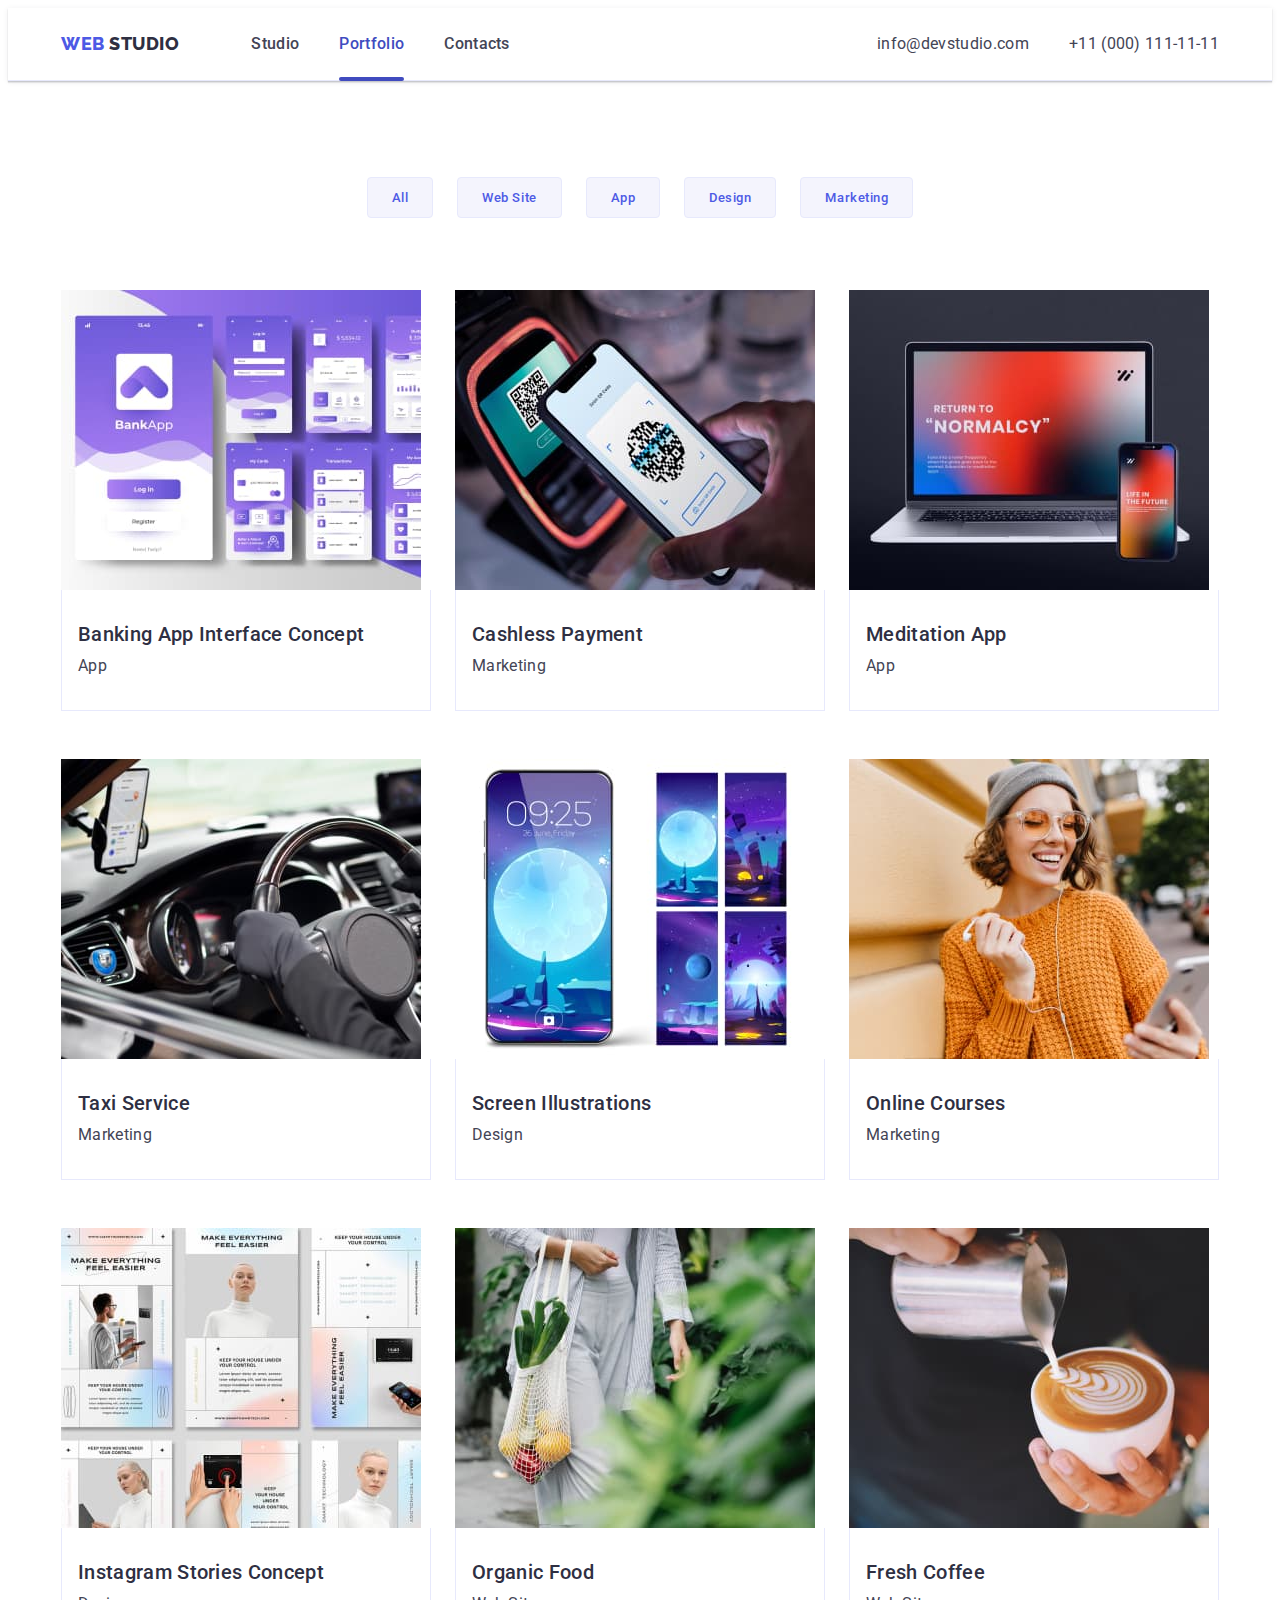
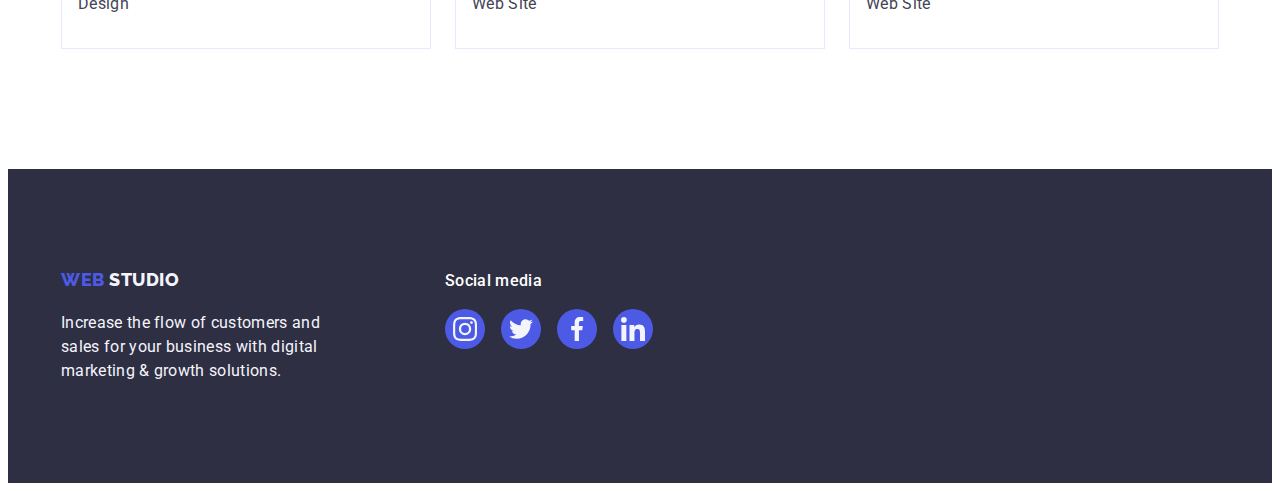
==== commit 93f6f84f: "add /bodi in portfolio" ====
--- a/portfolio.html
+++ b/portfolio.html
@@ -372,5 +372,5 @@
 END Footer | SECTION 3
 ========================================
 -->
-
+</body>
 </html>--- a/css/styles.css
+++ b/css/styles.css
@@ -288,7 +288,7 @@
 }
 
 .nav-link {
-    position: relative;
+    /* position: relative; */
     display: flex;
     flex-direction: column-reverse;
     gap: 20px;
@@ -298,6 +298,11 @@
 
     font-weight: var(--body-medium-font-weight, 500);
     transition: color 250ms cubic-bezier(0.4, 0, 0.2, 1);
+}
+
+.nav-link.active{
+    position: relative;
+    color: #404BBF;
 }
 
 .nav-link:hover::after,
